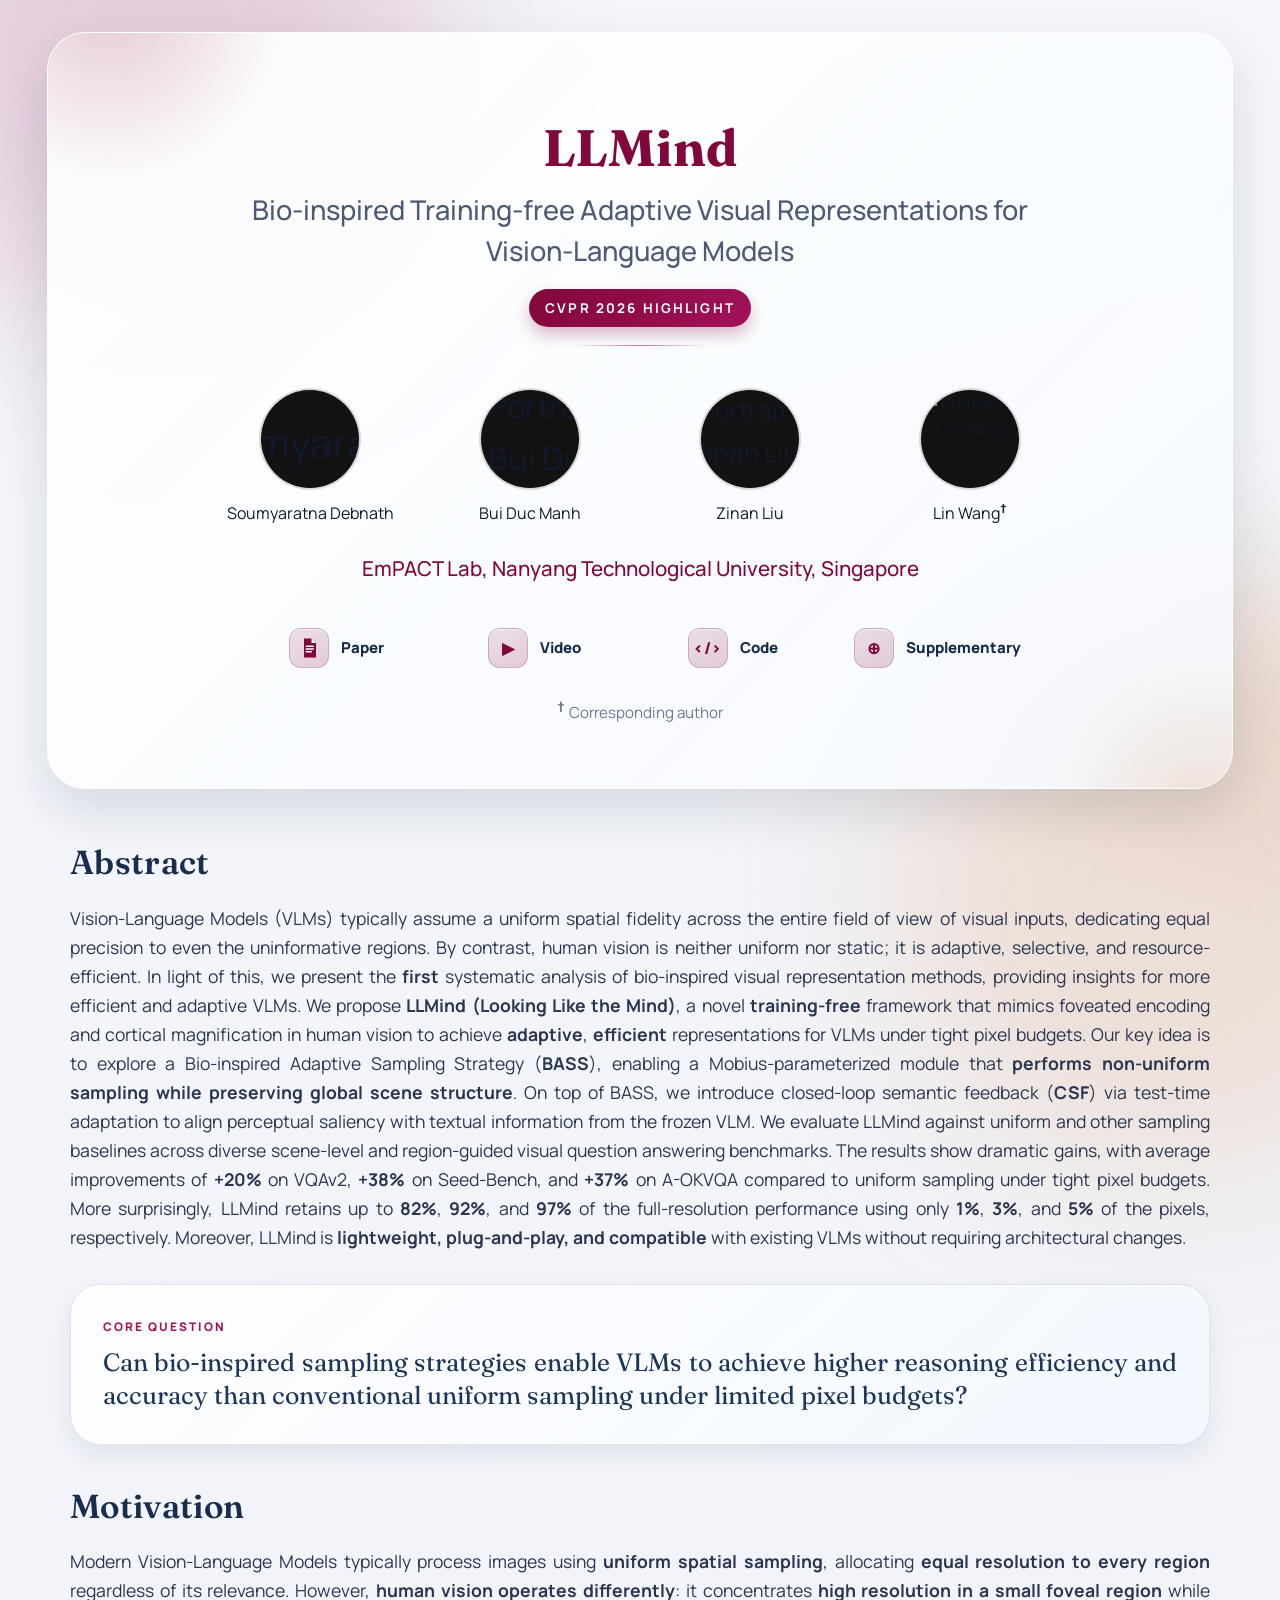
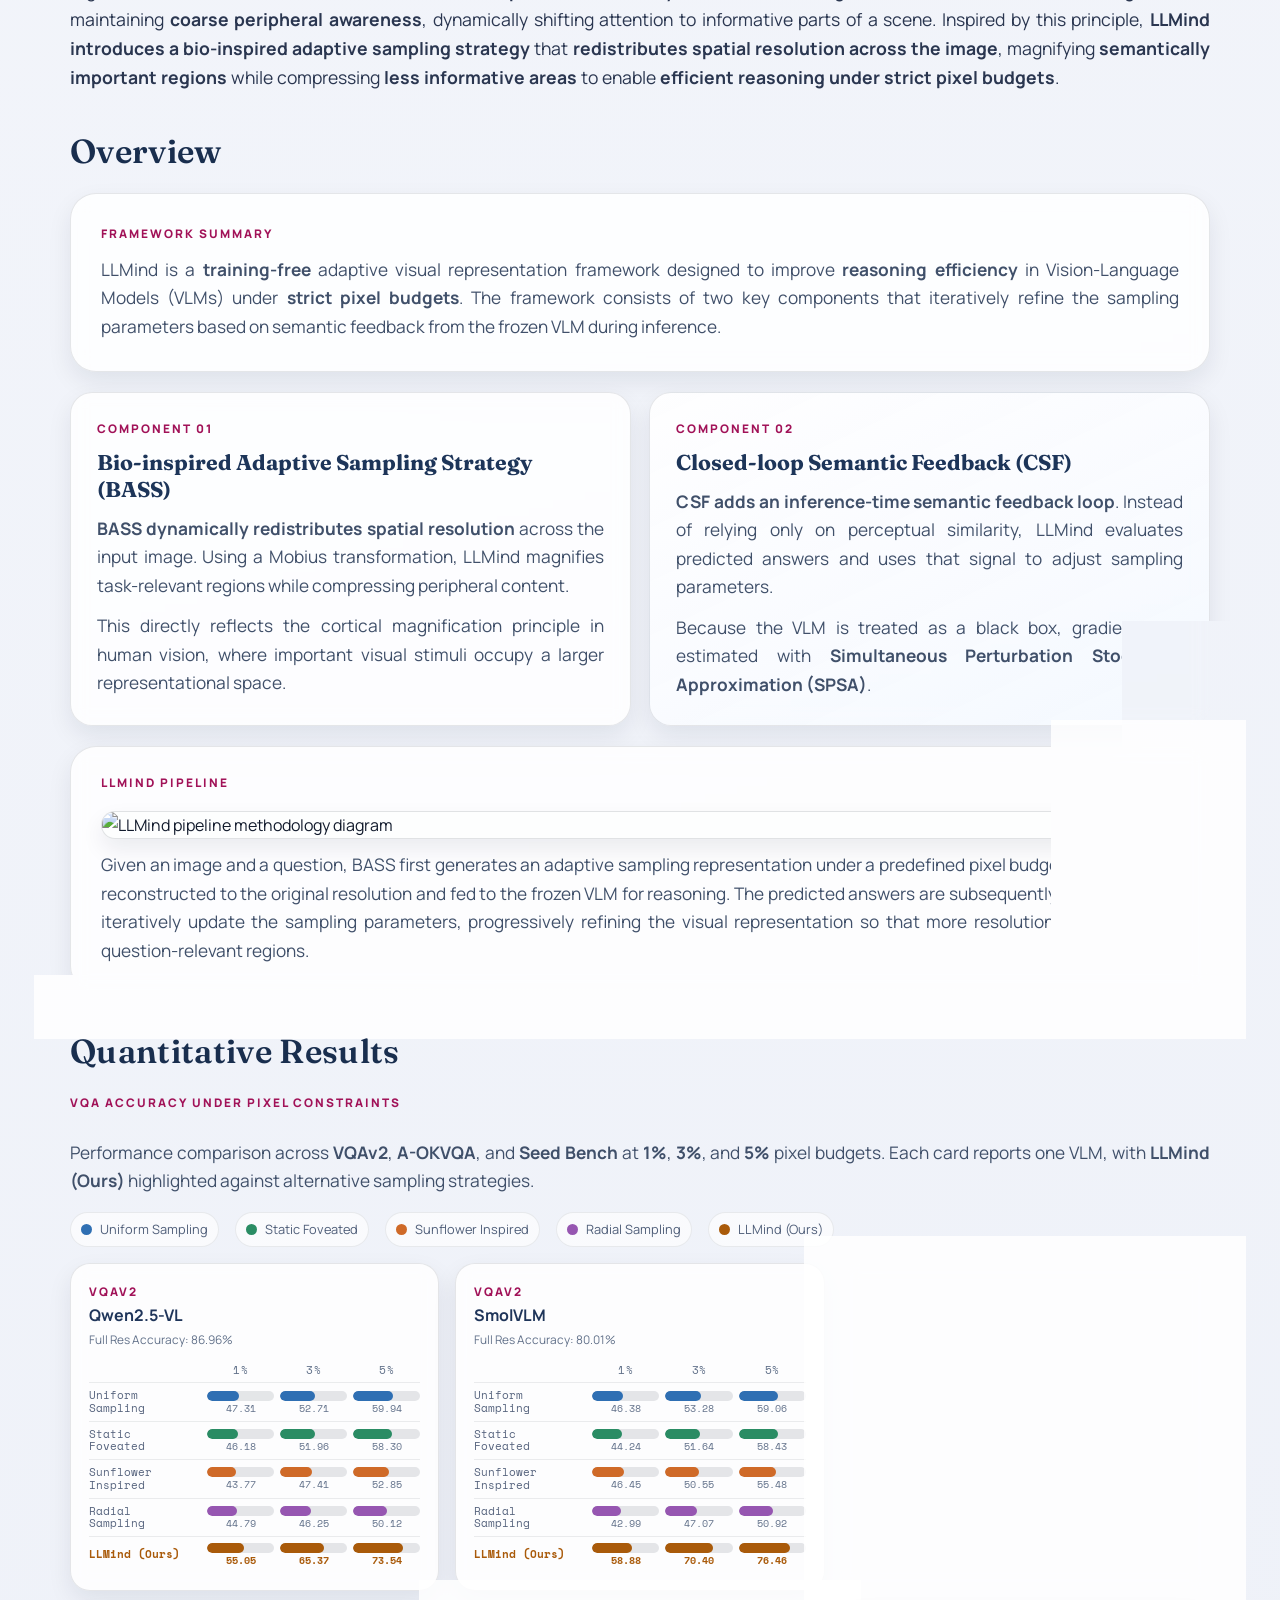
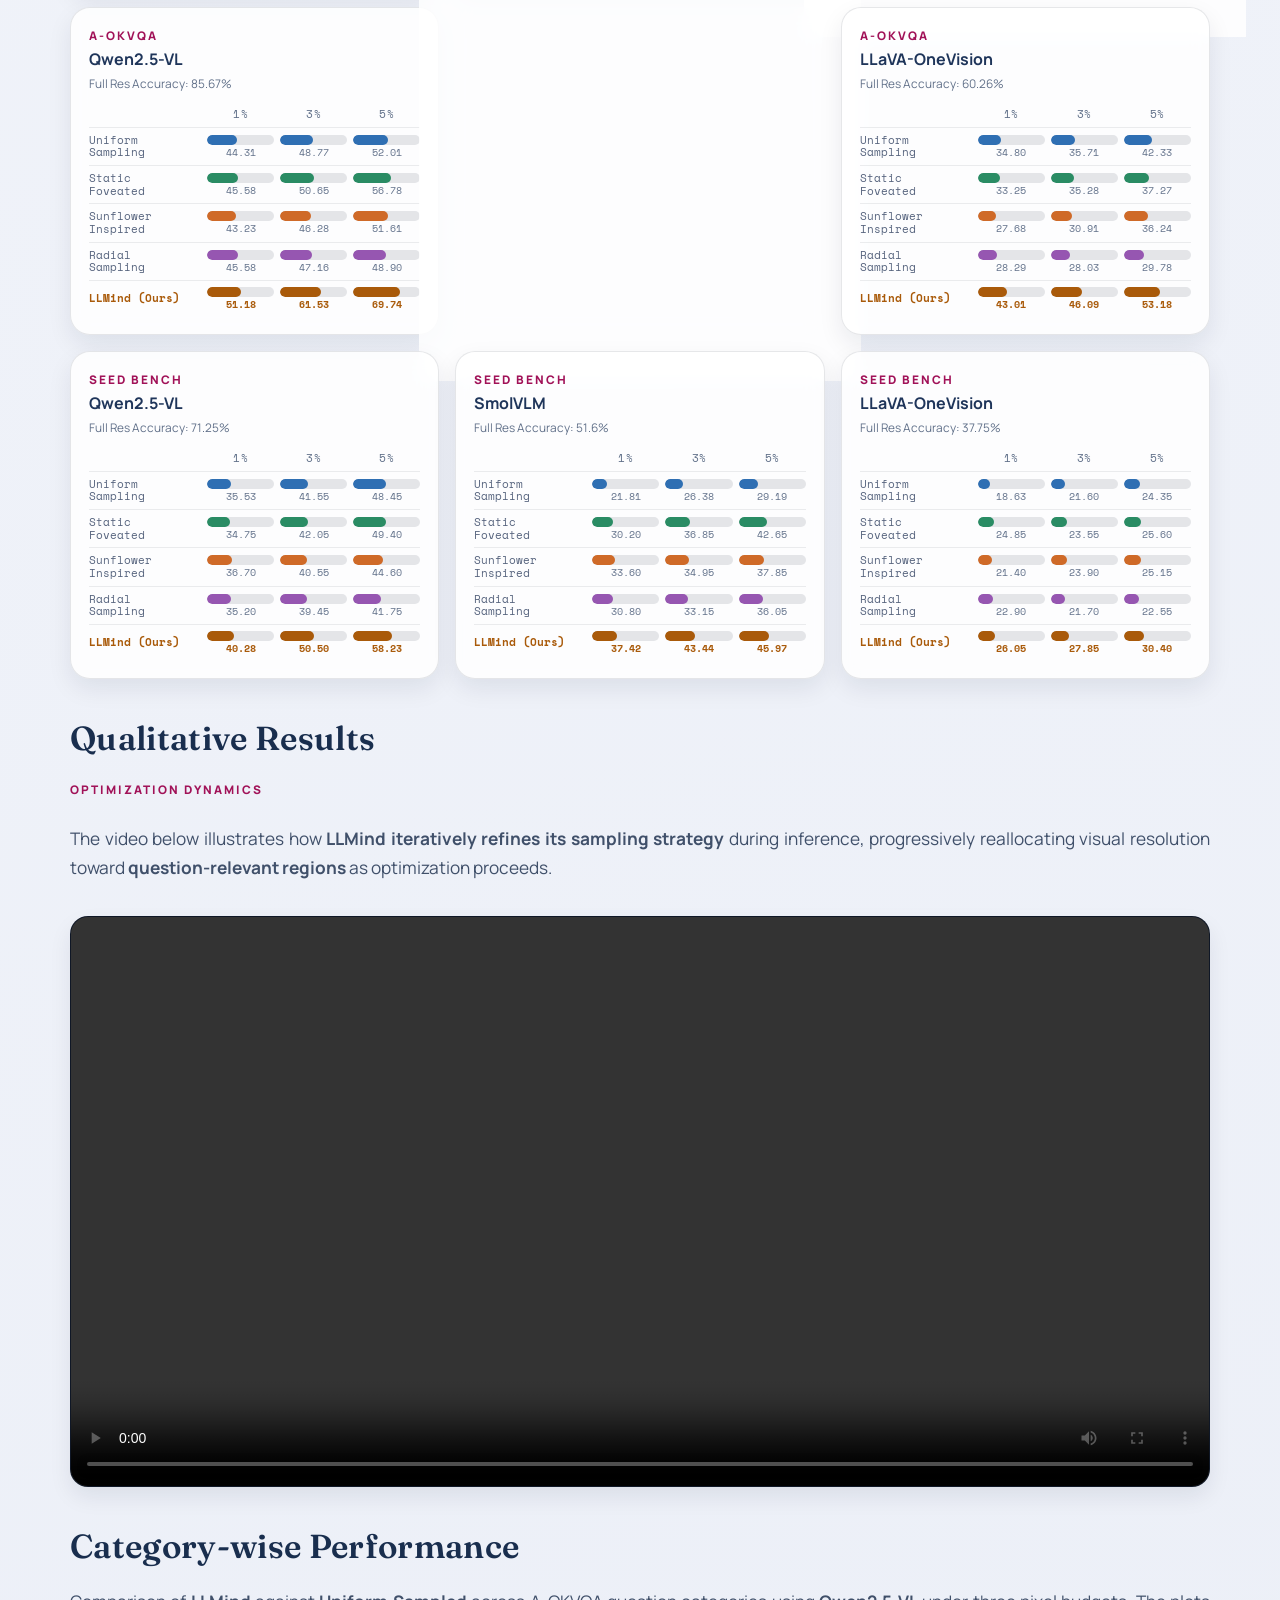
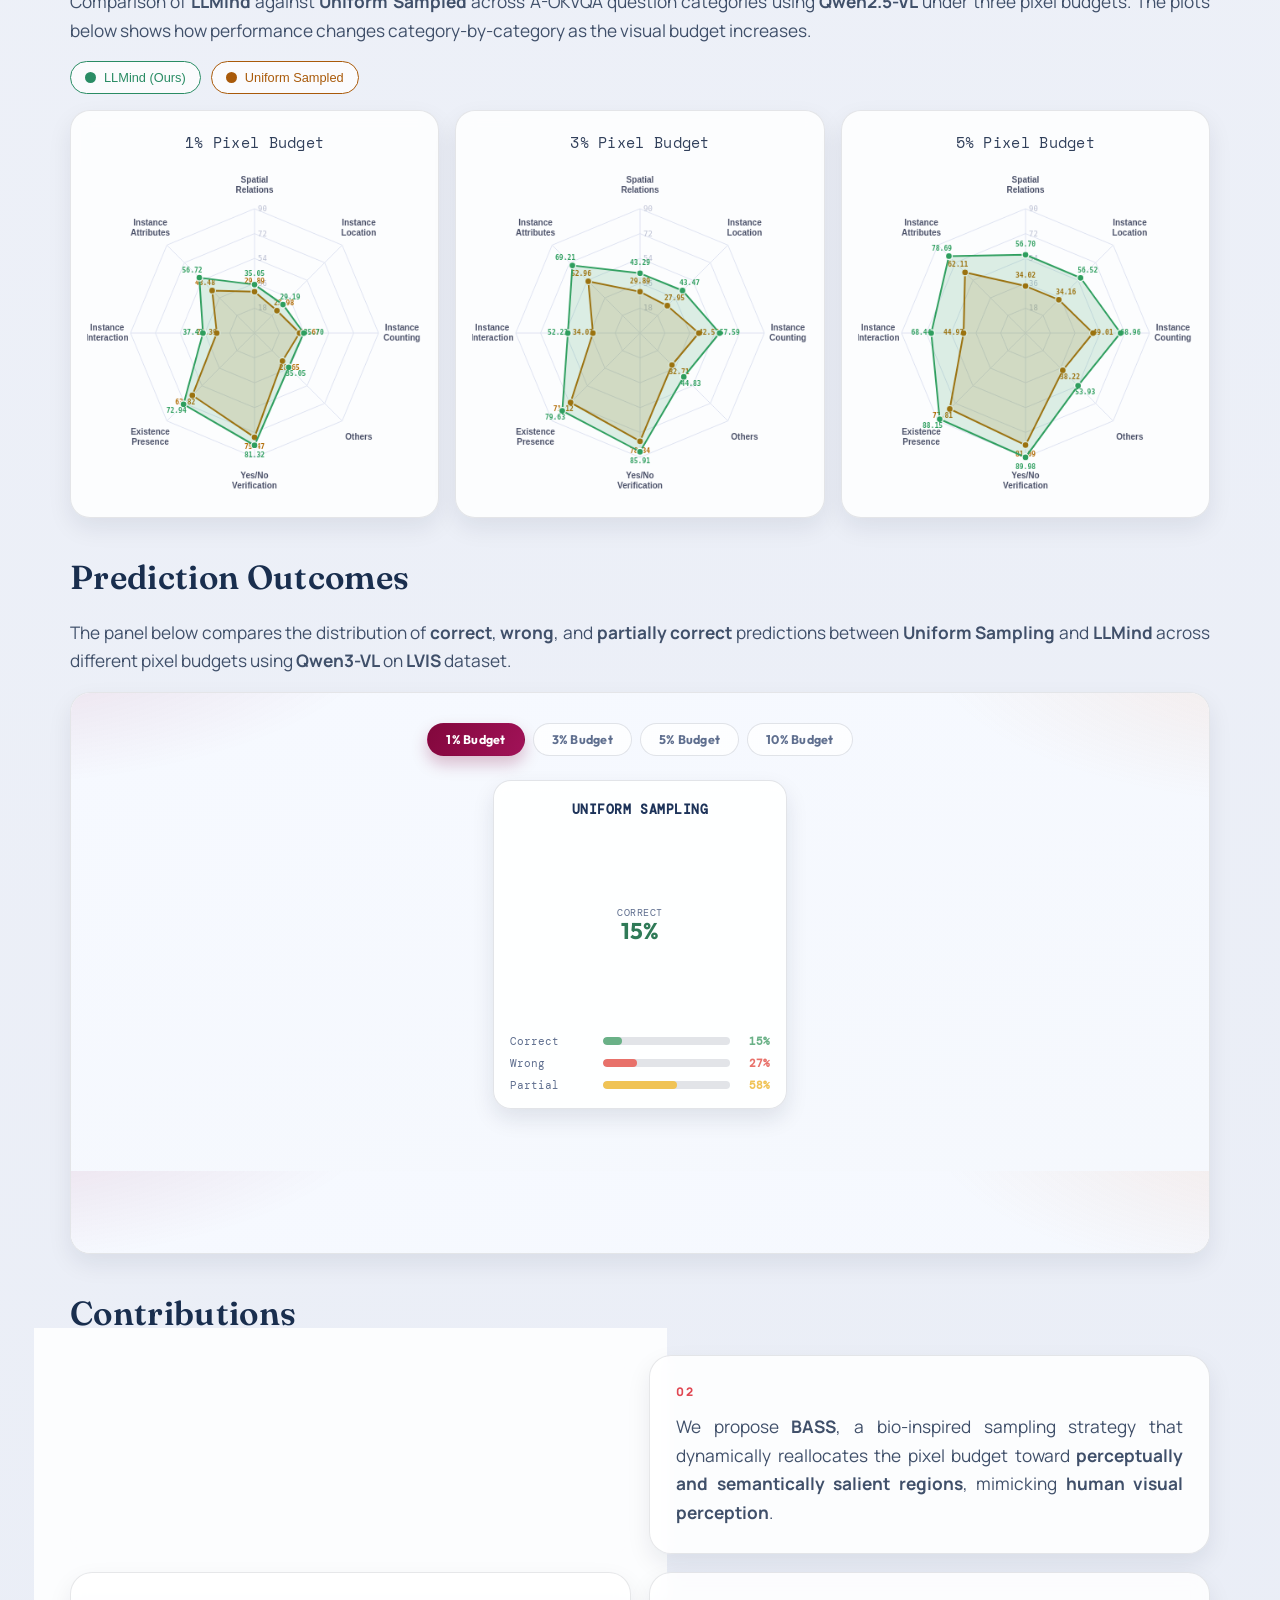
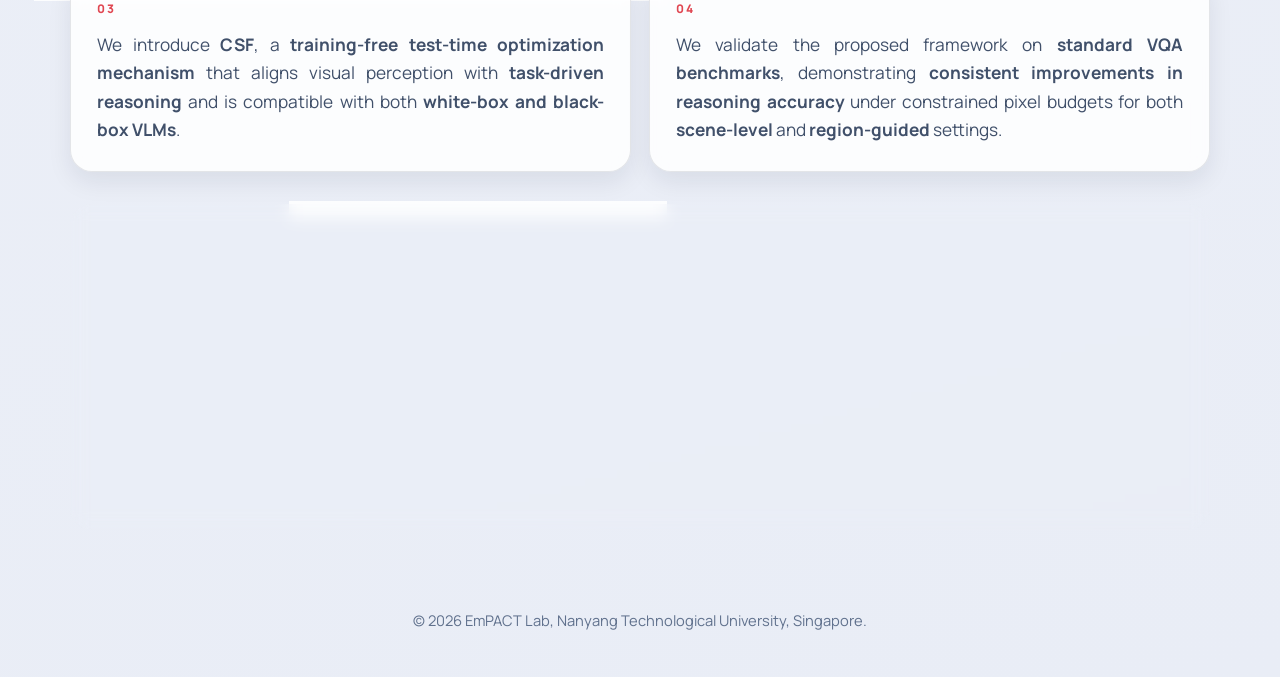
==== index.html @ 9c8c80fb "Added video link and code link" ====
<!DOCTYPE html>
<html lang="en">
<head>
    <meta charset="UTF-8">
    <meta name="viewport" content="width=device-width, initial-scale=1.0">
    <title>LLMind</title>
    <meta name="description" content="LLMind: Bio-inspired Training-free Adaptive Visual Representations for Vision-Language Models">
    <script>
        (function () {
            const themes = [
                { name: "Navy", accent: "#1f3a5f", soft: "#3a5e90", rgb: "31, 58, 95", blob: "#8ea5c5" },
                { name: "Pink", accent: "#82073c", soft: "#a11258", rgb: "130, 7, 60", blob: "#bb6a8d" },
                { name: "Dark Green", accent: "#1f6b46", soft: "#309965", rgb: "31, 107, 70", blob: "#84c5a3" },
                { name: "Dark Brown", accent: "#5c4033", soft: "#8a624d", rgb: "92, 64, 51", blob: "#c6ab99" },
                { name: "Dark Orange", accent: "#b34700", soft: "#d4651a", rgb: "179, 71, 0", blob: "#d79a72" },
                { name: "Dark Violet", accent: "#4b2e83", soft: "#7050ad", rgb: "75, 46, 131", blob: "#ae9bcc" },
            ];
            const selected = themes[Math.floor(Math.random() * themes.length)];
            const root = document.documentElement;
            root.style.setProperty("--accent", selected.accent);
            root.style.setProperty("--accent-soft", selected.soft);
            root.style.setProperty("--accent-rgb", selected.rgb);
            root.style.setProperty("--accent-blob", selected.blob);
            try {
                localStorage.setItem("llmindAccentTheme", JSON.stringify(selected));
            } catch (err) {
                /* no-op */
            }
        })();
    </script>
    <link rel="preconnect" href="https://fonts.googleapis.com">
    <link rel="preconnect" href="https://fonts.gstatic.com" crossorigin>
    <link href="https://fonts.googleapis.com/css2?family=Fraunces:opsz,wght@9..144,500;9..144,600;9..144,700&family=Manrope:wght@400;500;600;700;800&family=Space+Mono:wght@400;700&display=swap" rel="stylesheet">
    <link rel="icon" href="files/icons/box.png" type="image/png">
    <link rel="stylesheet" href="styles.css">
</head>
<body>
    <div class="site">
        <header class="masthead">
            <div class="masthead__inner">
                <h1 class="title animate-in animate-in--1">
                    <span>LLMind</span>
                </h1>
                <p class="subtitle animate-in animate-in--2">Bio-inspired Training-free Adaptive Visual Representations for<br>Vision-Language Models</p>
                <p class="venue animate-in animate-in--3"><span>CVPR 2026 HIGHLIGHT</span></p>
                <div class="title-rule animate-in animate-in--4" aria-hidden="true"></div>

                <div class="authors animate-in animate-in--5">
                    <a class="author-pill" href="https://scholar.google.com/citations?user=jxCqchYAAAAJ&hl=en">
                        <span class="author-pill__photo-frame">
                            <img class="author-pill__photo" src="files/author-pics/Soumyaratna.jpg" alt="Portrait of Soumyaratna Debnath" style="--photo-scale: 2.5; --photo-offset-x: -5%; --photo-offset-y: 30%;">
                        </span>
                        <span>Soumyaratna Debnath</span>
                    </a>
                    <a class="author-pill" href="https://scholar.google.com/citations?user=uVkZcmoAAAAJ&hl=en">
                        <span class="author-pill__photo-frame">
                            <img class="author-pill__photo" src="files/author-pics/Bui Duc Manh.jpg" alt="Portrait of Bui Duc Manh" style="--photo-scale: 2; --photo-offset-x: 15%; --photo-offset-y: 40%;">
                        </span>
                        <span>Bui Duc Manh</span>
                    </a>
                    <a class="author-pill" href="https://scholar.google.com/citations?user=CQPk4msAAAAJ&hl=en">
                        <span class="author-pill__photo-frame">
                            <img class="author-pill__photo" src="files/author-pics/Liu Zinan.jpg" alt="Portrait of Zinan Liu" style="--photo-scale: 1.6; --photo-offset-x: -5%; --photo-offset-y: 30%;">
                        </span>
                        <span>Zinan Liu</span>
                    </a>
                    <a class="author-pill" href="https://scholar.google.com/citations?user=SReb2csAAAAJ&hl=en">
                        <span class="author-pill__photo-frame">
                            <img class="author-pill__photo" src="files/author-pics/Prof Wang.jpg" alt="Portrait of Lin Wang" style="--photo-scale: 1; --photo-offset-x: 0%; --photo-offset-y: 0%;">
                        </span>
                        <span>Lin Wang<sup class="author-mark">&dagger;</sup></span>
                    </a>
                </div>

                <p class="affiliation animate-in animate-in--6"><a href="https://empactlab.github.io/EmPACT-Lab/">EmPACT Lab, Nanyang Technological University, Singapore</a></p>

                <nav class="links animate-in animate-in--7" aria-label="Paper resources">
                    <a href="http://arxiv.org/abs/2603.14882">
                        <span class="link-icon" aria-hidden="true">
                            <svg class="link-icon__svg" viewBox="0 0 24 24" aria-hidden="true" focusable="false">
                                <path d="M7 2.5h7.5L19 7v14.5H7z" fill="currentColor"></path>
                                <path d="M14.5 2.5V7H19" fill="#fff"></path>
                                <path d="M9.2 10.2h7.1M9.2 13h7.1M9.2 15.8h5.2" fill="none" stroke="#fff" stroke-width="1.4" stroke-linecap="round"></path>
                            </svg>
                        </span>
                        <span>Paper</span>
                    </a>
                    <a href="https://www.youtube.com/watch?v=VJ4t-UOlpLQ">
                        <span class="link-icon" aria-hidden="true">▶</span>
                        <span>Video</span>
                    </a>
                    <a href="https://github.com/SoumyaratnaDebnath/LLMind-CVPR-2026">
                        <span class="link-icon" aria-hidden="true">&lt;/&gt;</span>
                        <span>Code</span>
                    </a>
                    <a href="./files/docs/LLMind_supp.pdf">
                        <span class="link-icon" aria-hidden="true">⊕</span>
                        <span>Supplementary</span>
                    </a>
                </nav>

                <p class="author-footnote animate-in animate-in--7"><sup class="author-mark author-mark--footnote">&dagger;</sup> Corresponding author</p>
            </div>
        </header>

        <main class="content">
            <section class="section reveal" data-reveal>
                <div class="section__header">
                    <h2>Abstract</h2>
                </div>
                <p class="body-text">
                    Vision-Language Models (VLMs) typically assume a uniform spatial fidelity across the entire field of view of visual inputs, dedicating equal precision to even the uninformative regions. By contrast, human vision is neither uniform nor static; it is adaptive, selective, and resource-efficient. In light of this, we present the <strong>first</strong> systematic analysis of bio-inspired visual representation methods, providing insights for more efficient and adaptive VLMs. We propose <strong>LLMind (Looking Like the Mind)</strong>, a novel <strong>training-free</strong> framework that mimics foveated encoding and cortical magnification in human vision to achieve <strong>adaptive</strong>, <strong>efficient</strong> representations for VLMs under tight pixel budgets. Our key idea is to explore a Bio-inspired Adaptive Sampling Strategy (<strong>BASS</strong>), enabling a Mobius-parameterized module that <strong>performs non-uniform sampling while preserving global scene structure</strong>. On top of BASS, we introduce closed-loop semantic feedback (<strong>CSF</strong>) via test-time adaptation to align perceptual saliency with textual information from the frozen VLM. We evaluate LLMind against uniform and other sampling baselines across diverse scene-level and region-guided visual question answering benchmarks. The results show dramatic gains, with average improvements of <strong>+20%</strong> on VQAv2, <strong>+38%</strong> on Seed-Bench, and <strong>+37%</strong> on A-OKVQA compared to uniform sampling under tight pixel budgets. More surprisingly, LLMind retains up to <strong>82%</strong>, <strong>92%</strong>, and <strong>97%</strong> of the full-resolution performance using only <strong>1%</strong>, <strong>3%</strong>, and <strong>5%</strong> of the pixels, respectively. Moreover, LLMind is <strong>lightweight, plug-and-play, and compatible</strong> with existing VLMs without requiring architectural changes.
                </p>
            </section>

            <section class="section reveal section--question" data-reveal>
                <div class="research-question">
                    <p class="research-question__eyebrow">Core Question</p>
                    <p class="research-question__text">Can bio-inspired sampling strategies enable VLMs to achieve higher reasoning efficiency and accuracy than conventional uniform sampling under limited pixel budgets?</p>
                </div>
            </section>

            <section class="section reveal" data-reveal>
                <div class="section__header">
                    <h2 style="margin-top: 25pt">Motivation</h2>
                </div>
                <p class="body-text">
                    Modern Vision-Language Models typically process images using <strong>uniform spatial sampling</strong>, allocating <strong>equal resolution to every region</strong> regardless of its relevance. However, <strong>human vision operates differently</strong>: it concentrates <strong>high resolution in a small foveal region</strong> while maintaining <strong>coarse peripheral awareness</strong>, dynamically shifting attention to informative parts of a scene. Inspired by this principle, <strong>LLMind introduces a bio-inspired adaptive sampling strategy</strong> that <strong>redistributes spatial resolution across the image</strong>, magnifying <strong>semantically important regions</strong> while compressing <strong>less informative areas</strong> to enable <strong>efficient reasoning under strict pixel budgets</strong>.
                </p>
            </section>

            <section class="section reveal" data-reveal>
                <div class="section__header">
                    <h2>Overview</h2>
                </div>
                <div class="content-stack">
                    <div class="info-panel">
                        <p class="section-kicker">Framework Summary</p>
                        <p class="panel-text">
                            LLMind is a <strong>training-free</strong> adaptive visual representation framework designed to improve <strong>reasoning efficiency</strong> in Vision-Language Models (VLMs) under <strong>strict pixel budgets</strong>. The framework consists of two key components that iteratively refine the sampling parameters based on semantic feedback from the frozen VLM during inference.
                        </p>
                    </div>

                    <div class="card-grid">
                        <article class="info-card">
                            <p class="card-kicker">Component 01</p>
                            <h3 class="card-title">Bio-inspired Adaptive Sampling Strategy (BASS)</h3>
                            <p class="card-body">
                                <strong>BASS dynamically redistributes spatial resolution</strong> across the input image. Using a Mobius transformation, LLMind magnifies task-relevant regions while compressing peripheral content.
                            </p>
                            <p class="card-body">
                                This directly reflects the cortical magnification principle in human vision, where important visual stimuli occupy a larger representational space.
                            </p>
                        </article>

                        <article class="info-card info-card--accent">
                            <p class="card-kicker">Component 02</p>
                            <h3 class="card-title">Closed-loop Semantic Feedback (CSF)</h3>
                            <p class="card-body">
                                <strong>CSF adds an inference-time semantic feedback loop</strong>. Instead of relying only on perceptual similarity, LLMind evaluates predicted answers and uses that signal to adjust sampling parameters.
                            </p>
                            <p class="card-body">
                                Because the VLM is treated as a black box, gradients are estimated with <strong>Simultaneous Perturbation Stochastic Approximation (SPSA)</strong>.
                            </p>
                        </article>
                    </div>

                    <div class="info-panel info-panel--process">
                        <p class="section-kicker">LLMind Pipeline</p>
                        <figure class="media-frame">
                            <img class="media-frame__image" src="files/images/methodology.png" alt="LLMind pipeline methodology diagram">
                        </figure>
                        <p class="panel-text">
                            Given an image and a question, BASS first generates an adaptive sampling representation under a predefined pixel budget, which is then reconstructed to the original resolution and fed to the frozen VLM for reasoning. The predicted answers are subsequently used by CSF to iteratively update the sampling parameters, progressively refining the visual representation so that more resolution is allocated to question-relevant regions.
                        </p>
                    </div>
                </div>
            </section>

            <section class="section reveal" data-reveal>
                <div class="section__header">
                    <h2>Quantitative Results</h2>
                </div>
                <div class="results-shell">
                    <p class="section-kicker">VQA Accuracy Under Pixel Constraints</p>
                    <p class="panel-text results-intro">
                        Performance comparison across <strong>VQAv2</strong>, <strong>A-OKVQA</strong>, and <strong>Seed Bench</strong> at <strong>1%</strong>, <strong>3%</strong>, and <strong>5%</strong> pixel budgets. Each card reports one VLM, with <strong>LLMind (Ours)</strong> highlighted against alternative sampling strategies.
                    </p>
                    <div class="results-legend">
                        <div class="results-legend__item"><span class="results-legend__dot" style="background: var(--chart-c1);"></span>Uniform Sampling</div>
                        <div class="results-legend__item"><span class="results-legend__dot" style="background: var(--chart-c2);"></span>Static Foveated</div>
                        <div class="results-legend__item"><span class="results-legend__dot" style="background: var(--chart-c3);"></span>Sunflower Inspired</div>
                        <div class="results-legend__item"><span class="results-legend__dot" style="background: var(--chart-c4);"></span>Radial Sampling</div>
                        <div class="results-legend__item"><span class="results-legend__dot" style="background: var(--chart-c5);"></span>LLMind (Ours)</div>
                    </div>
                    <div class="results-grid" id="quant-results-root"></div>
                </div>
            </section>

            <section class="section reveal" data-reveal>
                <div class="section__header">
                    <h2>Qualitative Results</h2>
                </div>
                <div class="results-shell">
                    <p class="section-kicker">Optimization Dynamics</p>
                    <p class="panel-text results-intro">
                        The video below illustrates how <strong>LLMind iteratively refines its sampling strategy</strong> during inference, progressively reallocating visual resolution toward <strong>question-relevant regions</strong> as optimization proceeds.
                    </p>
                    <figure class="media-frame media-frame--video">
                        <video class="media-frame__video" controls preload="metadata" playsinline>
                            <source src="files/videos/LLMind-Optimization.mp4" type="video/mp4">
                            Your browser does not support the video tag.
                        </video>
                    </figure>
                </div>
            </section>

            <section class="section reveal" data-reveal>
                <div class="section__header">
                    <h2>Category-wise Performance</h2>
                </div>
                <div class="results-shell">
                    <p class="panel-text results-intro">
                        Comparison of <strong>LLMind</strong> against <strong>Uniform Sampled</strong> across A-OKVQA question categories using <strong>Qwen2.5-VL</strong> under three pixel budgets. The plots below shows how performance changes category-by-category as the visual budget increases.
                    </p>
                    <div class="radar-legend" id="radar-legend">
                        <button class="radar-legend__item is-active" type="button" data-idx="0" style="color: var(--chart-c2);">
                            <span class="radar-legend__dot" style="background: var(--chart-c2);"></span>LLMind (Ours)
                        </button>
                        <button class="radar-legend__item is-active" type="button" data-idx="1" style="color: var(--chart-c5);">
                            <span class="radar-legend__dot" style="background: var(--chart-c5);"></span>Uniform Sampled
                        </button>
                    </div>
                    <div class="radar-grid" id="radar-results-root"></div>
                </div>
            </section>

            <section class="section reveal" data-reveal>
                <div class="section__header">
                    <h2>Prediction Outcomes</h2>
                </div>
                <div class="results-shell">
                    <p class="panel-text results-intro">
                        The panel below compares the distribution of <strong>correct</strong>, <strong>wrong</strong>, and <strong>partially correct</strong> predictions between <strong>Uniform Sampling</strong> and <strong>LLMind</strong> across different pixel budgets using <strong>Qwen3-VL</strong> on <strong>LVIS</strong> dataset.
                    </p>
                    <div class="embed-panel">
                        <iframe class="embed-panel__frame" src="prediction_outcomes.html" title="Prediction outcomes comparison"></iframe>
                    </div>
                </div>
            </section>


            <section class="section reveal" data-reveal>
                <div class="section__header">
                    <h2>Contributions</h2>
                </div>
                <div class="contribution-grid">
                    <article class="contribution-card">
                        <p class="contribution-card__index">01</p>
                        <p class="contribution-card__text">
                            Inspired by <strong>neuroscience-grounded principles</strong>, we identify a <strong>fundamental limitation</strong> in current VLM visual representations and conduct the <strong>first comprehensive analysis</strong> of visual representation strategies in VLMs.
                        </p>
                    </article>

                    <article class="contribution-card">
                        <p class="contribution-card__index">02</p>
                        <p class="contribution-card__text">
                            We propose <strong>BASS</strong>, a bio-inspired sampling strategy that dynamically reallocates the pixel budget toward <strong>perceptually and semantically salient regions</strong>, mimicking <strong>human visual perception</strong>.
                        </p>
                    </article>

                    <article class="contribution-card">
                        <p class="contribution-card__index">03</p>
                        <p class="contribution-card__text">
                            We introduce <strong>CSF</strong>, a <strong>training-free test-time optimization mechanism</strong> that aligns visual perception with <strong>task-driven reasoning</strong> and is compatible with both <strong>white-box and black-box VLMs</strong>.
                        </p>
                    </article>

                    <article class="contribution-card">
                        <p class="contribution-card__index">04</p>
                        <p class="contribution-card__text">
                            We validate the proposed framework on <strong>standard VQA benchmarks</strong>, demonstrating <strong>consistent improvements in reasoning accuracy</strong> under constrained pixel budgets for both <strong>scene-level</strong> and <strong>region-guided</strong> settings.
                        </p>
                    </article>
                </div>
            </section>

            <section class="section reveal" data-reveal>
                <div class="bibtex-card">
                    <p class="section-kicker">Citation</p>
                    <pre class="bibtex-block"><code>@misc{debnath2026llmindbioinspiredtrainingfreeadaptive,
      title={LLMind: Bio-inspired Training-free Adaptive Visual Representations for Vision-Language Models}, 
      author={Soumyaratna Debnath and Bui Duc Manh and Zinan Liu and Lin Wang},
      year={2026},
      eprint={2603.14882},
      archivePrefix={arXiv},
      primaryClass={cs.CV},
      url={https://arxiv.org/abs/2603.14882}, 
}</code></pre>
                </div>
            </section>

        </main>

        <footer class="footer">
            <p>&copy; 2026 EmPACT Lab, Nanyang Technological University, Singapore.</p>
        </footer>
    </div>
    <script>
        const revealItems = document.querySelectorAll("[data-reveal]");

        if ("IntersectionObserver" in window) {
            const observer = new IntersectionObserver((entries) => {
                entries.forEach((entry) => {
                    if (entry.isIntersecting) {
                        entry.target.classList.add("is-visible");
                        observer.unobserve(entry.target);
                    }
                });
            }, { threshold: 0.18, rootMargin: "0px 0px -10% 0px" });

            revealItems.forEach((item) => observer.observe(item));
        } else {
            revealItems.forEach((item) => item.classList.add("is-visible"));
        }

        const quantResultsData = {
            "VQAv2": {
                "Qwen2.5-VL": {
                    fullRes: 86.96,
                    methods: [
                        [47.31, 52.71, 59.94],
                        [46.18, 51.96, 58.30],
                        [43.77, 47.41, 52.85],
                        [44.79, 46.25, 50.12],
                        [55.05, 65.37, 73.54],
                    ]
                },
                "SmolVLM": {
                    fullRes: 80.01,
                    methods: [
                        [46.38, 53.28, 59.06],
                        [44.24, 51.64, 58.43],
                        [46.45, 50.55, 55.48],
                        [42.99, 47.07, 50.92],
                        [58.88, 70.40, 76.46],
                    ]
                },
                "LLaVA-OneVision": {
                    fullRes: 73.34,
                    methods: [
                        [40.98, 49.15, 57.60],
                        [42.27, 42.88, 45.37],
                        [42.29, 46.02, 50.51],
                        [40.10, 42.40, 45.25],
                        [47.00, 54.49, 62.38],
                    ]
                },
            },
            "A-OKVQA": {
                "Qwen2.5-VL": {
                    fullRes: 85.67,
                    methods: [
                        [44.31, 48.77, 52.01],
                        [45.58, 50.65, 56.78],
                        [43.23, 46.28, 51.61],
                        [45.58, 47.16, 48.90],
                        [51.18, 61.53, 69.74],
                    ]
                },
                "SmolVLM": {
                    fullRes: 78.60,
                    methods: [
                        [39.78, 45.06, 48.73],
                        [42.09, 46.98, 51.44],
                        [42.44, 46.28, 48.64],
                        [41.48, 43.58, 47.33],
                        [64.81, 72.63, 76.81],
                    ]
                },
                "LLaVA-OneVision": {
                    fullRes: 60.26,
                    methods: [
                        [34.80, 35.71, 42.33],
                        [33.25, 35.28, 37.27],
                        [27.68, 30.91, 36.24],
                        [28.29, 28.03, 29.78],
                        [43.01, 46.09, 53.18],
                    ]
                },
            },
            "Seed Bench": {
                "Qwen2.5-VL": {
                    fullRes: 71.25,
                    methods: [
                        [35.53, 41.55, 48.45],
                        [34.75, 42.05, 49.4],
                        [36.70, 40.55, 44.6],
                        [35.20, 39.45, 41.75],
                        [40.28, 50.50, 58.23],
                    ]
                },
                "SmolVLM": {
                    fullRes: 51.6,
                    methods: [
                        [21.81, 26.38, 29.19],
                        [30.20, 36.85, 42.65],
                        [33.60, 34.95, 37.85],
                        [30.80, 33.15, 36.05],
                        [37.42, 43.44, 45.97],
                    ]
                },
                "LLaVA-OneVision": {
                    fullRes: 37.75,
                    methods: [
                        [18.63, 21.60, 24.35],
                        [24.85, 23.55, 25.60],
                        [21.40, 23.90, 25.15],
                        [22.90, 21.70, 22.55],
                        [26.05, 27.85, 30.40],
                    ]
                },
            },
        };

        const quantMethodNames = [
            "Uniform Sampling",
            "Static Foveated",
            "Sunflower Inspired",
            "Radial Sampling",
            "LLMind (Ours)",
        ];

        const quantColors = [
            "var(--chart-c1)",
            "var(--chart-c2)",
            "var(--chart-c3)",
            "var(--chart-c4)",
            "var(--chart-c5)",
        ];

        function buildQuantCard(dataset, model, info) {
            const rowsHTML = info.methods.map((vals, methodIndex) => {
                const isOurs = methodIndex === 4;
                const cells = vals.map((value) => `
                    <div class="quant-card__cell">
                        <div class="quant-card__track">
                            <div class="quant-card__fill" style="width:${value}%; background:${quantColors[methodIndex]};"></div>
                        </div>
                        <div class="quant-card__value">${value.toFixed(2)}</div>
                    </div>
                `).join("");

                return `
                    <div class="quant-card__row${isOurs ? " quant-card__row--ours" : ""}">
                        <div class="quant-card__method">${quantMethodNames[methodIndex]}</div>
                        ${cells}
                    </div>
                `;
            }).join("");

            return `
                <article class="quant-card">
                    <p class="quant-card__dataset">${dataset}</p>
                    <h3 class="quant-card__model">${model}</h3>
                    <p class="quant-card__fullres">Full Res Accuracy: ${info.fullRes}%</p>
                    <div class="quant-card__headers">
                        <div></div>
                        <div class="quant-card__header">1%</div>
                        <div class="quant-card__header">3%</div>
                        <div class="quant-card__header">5%</div>
                    </div>
                    <div class="quant-card__body">${rowsHTML}</div>
                </article>
            `;
        }

        const quantRoot = document.getElementById("quant-results-root");
        if (quantRoot) {
            Object.entries(quantResultsData).forEach(([dataset, models]) => {
                Object.entries(models).forEach(([model, info]) => {
                    const wrapper = document.createElement("div");
                    wrapper.innerHTML = buildQuantCard(dataset, model, info);
                    quantRoot.appendChild(wrapper.firstElementChild);
                });
            });
        }

        const predictionFrame = document.querySelector(".embed-panel__frame");
        function resizePredictionFrame() {
            if (!predictionFrame) {
                return;
            }
            const frameDoc = predictionFrame.contentWindow?.document;
            if (!frameDoc) {
                return;
            }
            const nextHeight = Math.ceil(
                Math.max(
                    frameDoc.body?.scrollHeight || 0,
                    frameDoc.documentElement?.scrollHeight || 0
                )
            );
            if (nextHeight > 0) {
                predictionFrame.style.height = `${nextHeight}px`;
            }
        }

        if (predictionFrame) {
            predictionFrame.addEventListener("load", () => {
                resizePredictionFrame();
                predictionFrame.contentWindow?.addEventListener("resize", resizePredictionFrame);
                setTimeout(resizePredictionFrame, 150);
            });
        }

        const radarCategories = [
            "Spatial\nRelations",
            "Instance\nLocation",
            "Instance\nCounting",
            "Others",
            "Yes/No\nVerification",
            "Existence\nPresence",
            "Instance\nInteraction",
            "Instance\nAttributes",
        ];

        const radarSeries = [
            { label: "LLMind (Ours)", color: "#2e9e5e" },
            { label: "Uniform Sampled", color: "#b06a00" },
        ];

        const radarBudgets = [
            {
                title: "1% Pixel Budget",
                values: [
                    [35.05, 29.19, 35.70, 35.05, 81.32, 72.94, 37.43, 56.72],
                    [29.89, 22.98, 32.67, 28.65, 75.47, 63.82, 27.39, 43.48],
                ],
            },
            {
                title: "3% Pixel Budget",
                values: [
                    [43.29, 43.47, 57.59, 44.83, 85.91, 79.63, 52.23, 69.21],
                    [29.89, 27.95, 42.57, 32.71, 78.34, 71.12, 34.07, 52.96],
                ],
            },
            {
                title: "5% Pixel Budget",
                values: [
                    [56.70, 56.52, 68.96, 53.93, 89.98, 88.15, 68.44, 78.69],
                    [34.02, 34.16, 49.01, 38.22, 81.09, 77.81, 44.97, 62.11],
                ],
            },
        ];

        const radarSize = 400;
        const radarCenter = radarSize / 2;
        const radarRadius = 148;
        const radarVisible = [true, true];

        radarBudgets.forEach((budget) => {
            const rawMax = Math.max(...budget.values.flat());
            budget.maxValue = Math.ceil(rawMax / 10) * 10;
            const step = budget.maxValue / 5;
            budget.grid = Array.from({ length: 5 }, (_, i) => Math.round(step * (i + 1)));
        });

        function radarValueToRadius(value, maxValue) {
            return (value / maxValue) * radarRadius;
        }

        function radarPoint(angle, radius) {
            return {
                x: radarCenter + radius * Math.sin(angle),
                y: radarCenter - radius * Math.cos(angle),
            };
        }

        function radarHexToRgb(hex) {
            const r = parseInt(hex.slice(1, 3), 16);
            const g = parseInt(hex.slice(3, 5), 16);
            const b = parseInt(hex.slice(5, 7), 16);
            return `${r}, ${g}, ${b}`;
        }

        function drawRadarChart(canvas, budget) {
            const ctx = canvas.getContext("2d");
            ctx.clearRect(0, 0, radarSize, radarSize);
            const angles = Array.from({ length: radarCategories.length }, (_, i) => (2 * Math.PI * i) / radarCategories.length);

            budget.grid.forEach((gridValue) => {
                const radius = radarValueToRadius(gridValue, budget.maxValue);
                ctx.beginPath();
                angles.forEach((angle, index) => {
                    const point = radarPoint(angle, radius);
                    index === 0 ? ctx.moveTo(point.x, point.y) : ctx.lineTo(point.x, point.y);
                });
                ctx.closePath();
                ctx.strokeStyle = "#dde2f0";
                ctx.lineWidth = 1;
                ctx.stroke();

                ctx.fillStyle = "#b8bdd0";
                ctx.font = "9px monospace";
                ctx.textAlign = "left";
                ctx.fillText(gridValue, radarCenter + 4, radarCenter - radius + 3);
            });

            angles.forEach((angle) => {
                const outer = radarPoint(angle, radarRadius);
                ctx.beginPath();
                ctx.moveTo(radarCenter, radarCenter);
                ctx.lineTo(outer.x, outer.y);
                ctx.strokeStyle = "#dde2f0";
                ctx.lineWidth = 1;
                ctx.stroke();
            });

            [...radarSeries].reverse().forEach((series, reversedIndex) => {
                const seriesIndex = radarSeries.length - 1 - reversedIndex;
                if (!radarVisible[seriesIndex]) {
                    return;
                }

                const points = budget.values[seriesIndex].map((value, index) => radarPoint(angles[index], radarValueToRadius(value, budget.maxValue)));

                ctx.beginPath();
                points.forEach((point, index) => index === 0 ? ctx.moveTo(point.x, point.y) : ctx.lineTo(point.x, point.y));
                ctx.closePath();
                ctx.fillStyle = `rgba(${radarHexToRgb(series.color)}, 0.16)`;
                ctx.fill();

                ctx.beginPath();
                points.forEach((point, index) => index === 0 ? ctx.moveTo(point.x, point.y) : ctx.lineTo(point.x, point.y));
                ctx.closePath();
                ctx.strokeStyle = series.color;
                ctx.lineWidth = 2;
                ctx.stroke();

                points.forEach((point, index) => {
                    ctx.beginPath();
                    ctx.arc(point.x, point.y, 4, 0, Math.PI * 2);
                    ctx.fillStyle = series.color;
                    ctx.fill();
                    ctx.strokeStyle = "#fff";
                    ctx.lineWidth = 1.25;
                    ctx.stroke();

                    const labelRadius = radarValueToRadius(budget.values[seriesIndex][index], budget.maxValue) + 12;
                    const labelPoint = radarPoint(angles[index], labelRadius);
                    ctx.fillStyle = series.color;
                    ctx.font = "bold 8px monospace";
                    ctx.textAlign = "center";
                    ctx.textBaseline = "middle";
                    ctx.fillText(budget.values[seriesIndex][index].toFixed(2), labelPoint.x, labelPoint.y);
                });
            });

            radarCategories.forEach((category, index) => {
                const labelPoint = radarPoint(angles[index], radarRadius + 28);
                const lines = category.split("\n");
                ctx.fillStyle = "#4a5068";
                ctx.font = "600 10px 'Manrope', sans-serif";
                ctx.textAlign = "center";
                ctx.textBaseline = "middle";
                lines.forEach((line, lineIndex) => {
                    const offset = (lineIndex - (lines.length - 1) / 2) * 12;
                    ctx.fillText(line, labelPoint.x, labelPoint.y + offset);
                });
            });
        }

        const radarRoot = document.getElementById("radar-results-root");
        const radarCanvases = [];

        if (radarRoot) {
            radarBudgets.forEach((budget) => {
                const card = document.createElement("article");
                card.className = "radar-card";
                card.innerHTML = `
                    <p class="radar-card__title">${budget.title}</p>
                    <canvas class="radar-card__canvas" width="400" height="400"></canvas>
                `;
                radarRoot.appendChild(card);
                const canvas = card.querySelector("canvas");
                radarCanvases.push({ canvas, budget });
                drawRadarChart(canvas, budget);
            });
        }

        const radarLegend = document.getElementById("radar-legend");
        if (radarLegend) {
            radarLegend.querySelectorAll(".radar-legend__item").forEach((item) => {
                item.addEventListener("click", () => {
                    const seriesIndex = Number(item.dataset.idx);
                    radarVisible[seriesIndex] = !radarVisible[seriesIndex];
                    item.classList.toggle("is-active", radarVisible[seriesIndex]);
                    radarCanvases.forEach(({ canvas, budget }) => drawRadarChart(canvas, budget));
                });
            });
        }
    </script>
</body>
</html>
---- styles.css ----
:root {
    --bg: #f4f6fb;
    --bg-alt: #e9edf6;
    --surface: rgba(255, 255, 255, 0.84);
    --surface-strong: #ffffff;
    --surface-tint: #f8faff;
    --ink: #111a2c;
    --muted: #4d5a74;
    --muted-soft: #6d7890;
    --rule: rgba(17, 26, 44, 0.11);
    --card-border: rgba(17, 26, 44, 0.1);
    --accent: #82073c;
    --accent-soft: #a11258;
    --accent-rgb: 130, 7, 60;
    --accent-blob: #ff7bcc;
    --accent-warm: #c4561d;
    --llmind: #e04752;
    --shadow-sm: 0 10px 24px rgba(14, 26, 50, 0.08);
    --shadow-md: 0 22px 48px rgba(14, 26, 50, 0.12);
    --radius-sm: 14px;
    --radius-md: 22px;
    --radius-lg: 30px;
    --max-width: 1140px;

    --chart-c1: #2f6fb3;
    --chart-c2: #2a8c64;
    --chart-c3: #cf6a28;
    --chart-c4: #9656b1;
    --chart-c5: #a95a0a;
}

* {
    box-sizing: border-box;
}

html,
body {
    margin: 0;
    padding: 0;
}

body {
    background:
        radial-gradient(1200px 500px at -8% -6%, rgba(var(--accent-rgb), 0.18), transparent 60%),
        radial-gradient(920px 420px at 110% 10%, rgba(172, 102, 42, 0.15), transparent 58%),
        linear-gradient(165deg, var(--bg) 0%, var(--bg-alt) 100%);
    color: var(--ink);
    font-family: "Manrope", "Segoe UI", sans-serif;
    line-height: 1.65;
    overflow-x: hidden;
    -webkit-font-smoothing: antialiased;
    text-rendering: optimizeLegibility;
}

a {
    color: var(--accent);
    text-decoration: none;
}

a:hover {
    text-decoration: underline;
}

img {
    max-width: 100%;
}

.site {
    min-height: 100vh;
    position: relative;
}

.site::before,
.site::after {
    content: "";
    position: fixed;
    width: 45vmax;
    height: 45vmax;
    border-radius: 50%;
    z-index: -1;
    filter: blur(90px);
    opacity: 0.28;
    pointer-events: none;
}

.site::before {
    top: -18vmax;
    left: -10vmax;
    background: var(--accent-blob);
}

.site::after {
    right: -14vmax;
    bottom: -22vmax;
    background: #e1a980;
}

.content,
.footer {
    width: min(calc(100% - 44px), var(--max-width));
    margin: 0 auto;
}

.masthead {
    padding: clamp(20px, 3vw, 32px) 0 12px;
    position: relative;
}

.masthead__inner {
    width: min(calc(100% - 44px), calc(var(--max-width) + 46px));
    margin: 0 auto;
    padding: clamp(52px, 8vw, 88px) clamp(22px, 3.8vw, 44px) clamp(42px, 6vw, 62px);
    background:
        linear-gradient(135deg, rgba(255, 255, 255, 0.92) 0%, rgba(246, 250, 255, 0.9) 100%);
    border: 1px solid rgba(255, 255, 255, 0.66);
    border-radius: clamp(26px, 4vw, 38px);
    box-shadow: var(--shadow-md);
    text-align: center;
    position: relative;
    overflow: hidden;
    backdrop-filter: blur(8px);
}

.masthead__inner::before,
.masthead__inner::after {
    content: "";
    position: absolute;
    border-radius: 50%;
    pointer-events: none;
}

.masthead__inner::before {
    width: 360px;
    height: 360px;
    top: -210px;
    left: -120px;
    background: radial-gradient(circle at center, rgba(var(--accent-rgb), 0.2), transparent 70%);
}

.masthead__inner::after {
    width: 300px;
    height: 300px;
    right: -120px;
    bottom: -170px;
    background: radial-gradient(circle at center, rgba(196, 105, 42, 0.16), transparent 72%);
}

.title {
    margin: 0;
    display: inline-flex;
    align-items: center;
    justify-content: center;
    gap: clamp(8px, 1.3vw, 14px);
    font-family: "Fraunces", Georgia, serif;
    font-weight: 700;
    font-size: clamp(2.2rem, 4vw, 3.8rem);
    line-height: 1.04;
    letter-spacing: 0.01em;
    color: var(--accent);
}

.title__icon {
    display: block;
    width: clamp(42px, 5vw, 66px);
    height: clamp(42px, 5vw, 66px);
    object-fit: contain;
    margin-right: clamp(-8px, -1vw, -14px);
    margin-top: clamp(-10px, -1.4vw, -18px);
}

.subtitle {
    margin: clamp(10px, 1.8vw, 16px) auto 0;
    max-width: 910px;
    font-size: clamp(1.12rem, 2.25vw, 1.7rem);
    line-height: 1.48;
    color: var(--muted);
    font-weight: 500;
}

.venue {
    margin: 18px 0 18px;
    font-size: 0.84rem;
    letter-spacing: 0.16em;
    text-transform: uppercase;
    color: var(--accent);
    font-weight: 700;
}

.venue span {
    display: inline-flex;
    align-items: center;
    justify-content: center;
    padding: 8px 16px;
    border-radius: 999px;
    color: #fff;
    background: linear-gradient(120deg, var(--accent), var(--accent-soft));
    box-shadow: 0 8px 16px rgba(var(--accent-rgb), 0.28);
}

.title-rule {
    width: clamp(84px, 11vw, 130px);
    height: 1px;
    margin: 0 auto;
    background: linear-gradient(90deg, transparent, rgba(var(--accent-rgb), 0.52), transparent);
}

.authors {
    margin-top: 34px;
    display: flex;
    flex-wrap: wrap;
    justify-content: center;
    align-items: flex-start;
    gap: 14px 10px;
}

.author-pill {
    display: inline-flex;
    flex-direction: column;
    align-items: center;
    gap: 10px;
    flex: 1 1 170px;
    max-width: 210px;
    min-width: 150px;
    color: var(--ink);
    text-align: center;
    padding: 8px;
    border-radius: 16px;
    transition: transform 220ms ease, background-color 220ms ease, box-shadow 220ms ease;
}

.author-pill:hover {
    text-decoration: none;
    transform: translateY(-4px);
    background: rgba(255, 255, 255, 0.56);
    box-shadow: none;
}

.author-pill__photo-frame {
    width: clamp(86px, 10vw, 102px);
    height: clamp(86px, 10vw, 102px);
    border-radius: 50%;
    overflow: hidden;
    border: 2px solid rgba(255, 255, 255, 0.84);
    box-shadow: none;
    background: #121212;
}

.author-pill__photo {
    display: block;
    width: 100%;
    height: 100%;
    object-fit: cover;
    object-position: center;
    transform: translate(var(--photo-offset-x, 0%), var(--photo-offset-y, 0%)) scale(var(--photo-scale, 1));
    transform-origin: center;
}

.author-mark {
    display: inline-block;
    margin-left: 0.08em;
    font-size: 0.78em;
    line-height: 1;
    font-weight: 700;
    vertical-align: 0.45em;
}

.affiliation {
    margin: 18px 0 0;
    color: var(--muted-soft);
    font-size: clamp(1.02rem, 1.9vw, 1.28rem);
    font-weight: 500;
    padding: 0 10px;
}

.affiliation a {
    color: var(--accent);
    text-decoration: none;
    border-bottom: 1px solid transparent;
    transition: border-color 160ms ease, color 160ms ease;
}

.affiliation a:hover {
    border-color: currentColor;
}

.links {
    display: flex;
    justify-content: center;
    flex-wrap: wrap;
    gap: 12px;
    margin-top: 30px;
}

.links a {
    display: inline-flex;
    align-items: center;
    justify-content: center;
    gap: 12px;
    min-width: 186px;
    padding: 12px 16px;
    border-radius: 15px;
    border: 0;
    background: transparent;
    color: #152a49;
    font-size: 0.94rem;
    font-weight: 800;
    box-shadow: none;
    transition: transform 180ms ease, box-shadow 180ms ease, border-color 180ms ease, background-color 180ms ease;
    text-align: center;
}

.links a:hover {
    text-decoration: none;
    transform: translateY(-3px);
    box-shadow: none;
    background: transparent;
}

.links a:active {
    transform: translateY(-1px);
}

.link-icon {
    width: 40px;
    height: 40px;
    display: inline-flex;
    align-items: center;
    justify-content: center;
    border-radius: 12px;
    background: linear-gradient(150deg, rgba(var(--accent-rgb), 0.12), rgba(var(--accent-rgb), 0.2));
    color: var(--accent);
    border: 1px solid rgba(var(--accent-rgb), 0.22);
    font-size: 1.02rem;
    font-weight: 800;
    line-height: 1;
    flex-shrink: 0;
    box-shadow: inset 0 1px 0 rgba(255, 255, 255, 0.65);
}

.link-icon__svg {
    width: 24px;
    height: 24px;
}

.author-footnote {
    margin: 20px 0 0;
    color: var(--muted-soft);
    font-size: 0.95rem;
}

.author-mark--footnote {
    margin-left: 0;
    margin-right: 0.12em;
    font-size: 0.95em;
}

.content {
    padding: clamp(20px, 3.8vw, 34px) 0 clamp(44px, 7vw, 64px);
}

.section {
    margin-bottom: clamp(20px, 2.8vw, 32px);
    position: relative;
}

.section:last-child {
    margin-bottom: 0;
}

.section__header {
    margin-bottom: 14px;
}

.section__header h2 {
    margin: 0;
    font-family: "Fraunces", Georgia, serif;
    font-size: clamp(1.5rem, 2.75vw, 2.08rem);
    font-weight: 600;
    letter-spacing: 0.01em;
    color: #192e4e;
}

.lead,
.body-text,
.contributions,
.results-table {
    font-size: clamp(1rem, 1.38vw, 1.1rem);
}

.lead,
.body-text {
    margin: 0;
    color: #2a3650;
    text-align: justify;
}

.section--question {
    margin-bottom: 0;
}

.research-question,
.info-panel,
.info-card,
.contribution-card,
.bibtex-card,
.quant-card,
.radar-card,
.embed-panel {
    border: 1px solid var(--card-border);
    background: var(--surface);
    backdrop-filter: blur(8px);
    box-shadow: var(--shadow-sm);
}

.research-question {
    width: 100%;
    padding: clamp(22px, 3.2vw, 32px);
    border-radius: var(--radius-lg);
    background: linear-gradient(138deg, rgba(255, 255, 255, 0.9) 0%, rgba(242, 248, 255, 0.88) 100%);
}

.research-question__eyebrow,
.section-kicker,
.section-eyebrow,
.card-kicker,
.contribution-card__index,
.quant-card__dataset {
    margin: 0 0 10px;
    text-transform: uppercase;
    letter-spacing: 0.17em;
    font-size: 0.74rem;
    font-weight: 800;
    color: var(--accent-soft);
}

.research-question__text {
    margin: 0;
    font-family: "Fraunces", Georgia, serif;
    font-size: clamp(1.16rem, 2.05vw, 1.56rem);
    line-height: 1.32;
    color: #1d3559;
    text-align: justify;
}

.content-stack {
    display: grid;
    gap: 20px;
}

.info-panel {
    padding: clamp(20px, 3vw, 30px);
    border-radius: 26px;
}

.info-panel--process {
    padding-top: clamp(18px, 2.8vw, 26px);
    padding-bottom: clamp(18px, 2.8vw, 26px);
}

.panel-title {
    margin: 0;
    font-family: "Fraunces", Georgia, serif;
    font-size: clamp(1.3rem, 2.2vw, 1.82rem);
    line-height: 1.22;
    color: #1c3357;
}

.panel-text,
.card-body,
.contribution-card__text {
    margin: 12px 0 0;
    color: #40506a;
    font-size: clamp(0.99rem, 1.35vw, 1.08rem);
    text-align: justify;
}

.media-frame {
    margin: 18px 0 0;
    border-radius: 18px;
    overflow: hidden;
    border: 1px solid rgba(17, 26, 44, 0.12);
    background: #fdfefe;
    box-shadow: 0 10px 22px rgba(14, 26, 50, 0.08);
}

.media-frame__image {
    display: block;
    width: 100%;
    height: auto;
}

.media-frame--video,
.media-frame__video {
    background: #0f1725;
}

.media-frame__video {
    display: block;
    width: 100%;
    height: auto;
    max-height: 720px;
}

.card-grid,
.contribution-grid {
    display: grid;
    grid-template-columns: repeat(2, minmax(0, 1fr));
    gap: 18px;
}

.info-card,
.contribution-card {
    border-radius: 22px;
    padding: clamp(18px, 2.8vw, 26px);
}

.info-card--accent,
.contribution-card--accent {
    background: linear-gradient(155deg, rgba(255, 255, 255, 0.9), rgba(245, 249, 255, 0.86));
}

.card-title {
    margin: 0 0 12px;
    font-family: "Fraunces", Georgia, serif;
    font-size: clamp(1.16rem, 1.76vw, 1.34rem);
    line-height: 1.25;
    color: #1d3559;
}

.card-body + .card-body {
    margin-top: 12px;
}

.tag-strip {
    padding: 18px 0 0;
    border-top: 1px solid rgba(17, 26, 44, 0.11);
}

.tag-strip__label {
    margin: 0 0 12px;
    color: var(--accent-soft);
    font-size: 0.92rem;
    font-weight: 700;
}

.tag-list {
    display: flex;
    flex-wrap: wrap;
    gap: 10px;
}

.tag-pill {
    display: inline-flex;
    align-items: center;
    min-height: 40px;
    padding: 9px 14px;
    border: 1px solid rgba(17, 26, 44, 0.12);
    border-radius: 999px;
    background: rgba(255, 255, 255, 0.78);
    font-size: 0.92rem;
    color: #293752;
}

.contribution-card__index {
    color: var(--llmind);
}

.bibtex-card {
    border-radius: 22px;
    padding: clamp(18px, 2.8vw, 26px);
}

.bibtex-block {
    margin: 0;
    padding: 16px 18px;
    overflow-x: auto;
    border: 1px solid rgba(17, 26, 44, 0.12);
    border-radius: 14px;
    background: #f5f8fd;
    color: #243149;
    font-family: "Space Mono", "SFMono-Regular", Menlo, monospace;
    font-size: 0.84rem;
    line-height: 1.72;
}

.bibtex-block code {
    font: inherit;
}

.results-shell {
    display: grid;
    gap: 16px;
}

.results-intro {
    margin-top: 0;
}

.results-legend {
    display: flex;
    flex-wrap: wrap;
    gap: 10px 16px;
}

.results-legend__item {
    display: inline-flex;
    align-items: center;
    gap: 8px;
    color: #4f5e79;
    font-size: 0.8rem;
    padding: 6px 10px;
    border-radius: 999px;
    background: rgba(255, 255, 255, 0.64);
    border: 1px solid rgba(17, 26, 44, 0.08);
}

.results-legend__dot,
.radar-legend__dot {
    width: 11px;
    height: 11px;
    border-radius: 50%;
    flex-shrink: 0;
}

.results-grid {
    display: grid;
    grid-template-columns: repeat(3, minmax(0, 1fr));
    gap: 16px;
}

.quant-card {
    padding: 18px;
    border-radius: 20px;
}

.quant-card__dataset {
    margin-bottom: 5px;
}

.quant-card__model {
    margin: 0 0 4px;
    font-size: 1rem;
    line-height: 1.24;
    color: #1f355a;
}

.quant-card__fullres {
    margin: 0 0 14px;
    font-size: 0.74rem;
    color: #617089;
}

.quant-card__headers,
.quant-card__row {
    display: grid;
    grid-template-columns: 112px repeat(3, minmax(0, 1fr));
    gap: 6px;
    align-items: center;
}

.quant-card__headers {
    margin-bottom: 6px;
}

.quant-card__header {
    color: #617089;
    font-size: 0.67rem;
    text-align: center;
    letter-spacing: 0.04em;
    line-height: 1.2;
    font-family: "Space Mono", monospace;
}

.quant-card__row {
    padding: 6px 0;
    border-top: 1px solid rgba(17, 26, 44, 0.08);
}

.quant-card__row--ours .quant-card__method,
.quant-card__row--ours .quant-card__value {
    color: var(--chart-c5);
    font-weight: 700;
}

.quant-card__method {
    color: #57647e;
    font-size: 0.66rem;
    line-height: 1.2;
    padding-right: 8px;
    font-family: "Space Mono", monospace;
}

.quant-card__cell {
    display: flex;
    flex-direction: column;
    align-items: center;
    gap: 3px;
}

.quant-card__track {
    width: 100%;
    height: 10px;
    overflow: hidden;
    border-radius: 999px;
    background: rgba(17, 26, 44, 0.1);
}

.quant-card__fill {
    height: 100%;
    border-radius: 999px;
}

.quant-card__value {
    color: #617089;
    font-size: 0.62rem;
    line-height: 1;
    font-family: "Space Mono", monospace;
}

.radar-legend {
    display: flex;
    flex-wrap: wrap;
    gap: 10px;
}

.radar-legend__item {
    display: inline-flex;
    align-items: center;
    gap: 8px;
    padding: 8px 14px;
    border: 1px solid rgba(17, 26, 44, 0.12);
    border-radius: 999px;
    background: rgba(255, 255, 255, 0.75);
    font-size: 0.8rem;
    cursor: pointer;
    transition: transform 160ms ease, box-shadow 160ms ease, opacity 160ms ease;
}

.radar-legend__item.is-active {
    border-color: currentColor;
}

.radar-legend__item:not(.is-active) {
    opacity: 0.42;
}

.radar-legend__item:hover {
    transform: translateY(-1px);
    box-shadow: 0 8px 16px rgba(14, 26, 50, 0.1);
}

.radar-grid {
    display: grid;
    grid-template-columns: repeat(3, minmax(0, 1fr));
    gap: 16px;
}

.radar-card {
    border-radius: 20px;
    padding: 20px 16px 16px;
}

.radar-card__title {
    margin: 0 0 10px;
    font-size: 0.92rem;
    font-family: "Space Mono", monospace;
    letter-spacing: 0.02em;
    color: #31405b;
    text-align: center;
}

.radar-card__canvas {
    display: block;
    width: 100%;
    height: auto;
}

.embed-panel {
    border-radius: 20px;
    overflow: hidden;
}

.embed-panel__frame {
    display: block;
    width: 100%;
    height: 560px;
    border: 0;
    background: transparent;
}

.section--summary .lead {
    font-size: 1.12rem;
}

.results-table {
    border-top: 1.5px solid rgba(17, 26, 44, 0.66);
    border-bottom: 1.5px solid rgba(17, 26, 44, 0.66);
}

.results-table__row {
    display: grid;
    grid-template-columns: 1.4fr 1fr;
    gap: 20px;
    padding: 12px 4px;
    border-top: 1px solid rgba(17, 26, 44, 0.12);
}

.results-table__row:first-child {
    border-top: 0;
}

.results-table__row--head {
    font-weight: 700;
}

.contributions {
    margin: 0;
    padding-left: 24px;
}

.contributions li + li {
    margin-top: 10px;
}

.footer {
    padding: 0 0 30px;
    color: #60718d;
    font-size: 0.92rem;
    text-align: center;
}

.animate-in {
    opacity: 0;
    transform: translateY(24px);
    animation: fadeUp 840ms cubic-bezier(0.22, 1, 0.36, 1) forwards;
}

.animate-in--1 { animation-delay: 90ms; }
.animate-in--2 { animation-delay: 180ms; }
.animate-in--3 { animation-delay: 280ms; }
.animate-in--4 { animation-delay: 380ms; }
.animate-in--5 { animation-delay: 500ms; }
.animate-in--6 { animation-delay: 620ms; }
.animate-in--7 { animation-delay: 740ms; }

.reveal {
    opacity: 0;
    transform: translateY(28px);
    transition: opacity 760ms cubic-bezier(0.22, 1, 0.36, 1), transform 760ms cubic-bezier(0.22, 1, 0.36, 1);
}

.reveal.is-visible {
    opacity: 1;
    transform: translateY(0);
}

@keyframes fadeUp {
    from {
        opacity: 0;
        transform: translateY(24px);
    }
    to {
        opacity: 1;
        transform: translateY(0);
    }
}

@media (max-width: 1080px) {
    .content,
    .footer {
        width: min(calc(100% - 34px), var(--max-width));
    }

    .masthead__inner {
        width: min(calc(100% - 34px), calc(var(--max-width) + 36px));
    }

    .results-grid {
        grid-template-columns: repeat(2, minmax(0, 1fr));
    }

    .radar-grid {
        grid-template-columns: repeat(2, minmax(0, 1fr));
    }
}

@media (max-width: 840px) {
    .card-grid,
    .contribution-grid,
    .radar-grid {
        grid-template-columns: 1fr;
    }

    .author-pill {
        flex: 1 1 calc(50% - 14px);
        max-width: 260px;
    }

    .links {
        gap: 10px;
    }

    .links a {
        min-width: 0;
        flex: 1 1 calc(50% - 10px);
        justify-content: center;
    }

    .embed-panel__frame {
        height: 640px;
    }
}

@media (max-width: 700px) {
    .content,
    .footer,
    .masthead__inner {
        width: min(calc(100% - 24px), var(--max-width));
    }

    .masthead {
        padding-top: 12px;
    }

    .masthead__inner {
        padding: 42px 16px 34px;
        border-radius: 24px;
    }

    .title {
        width: 100%;
        font-size: clamp(1.95rem, 9vw, 2.6rem);
    }

    .subtitle {
        font-size: clamp(1rem, 4.9vw, 1.3rem);
    }

    .affiliation {
        font-size: 0.98rem;
    }

    .author-pill {
        flex-basis: calc(50% - 8px);
        min-width: 128px;
    }

    .results-grid {
        grid-template-columns: 1fr;
    }

    .quant-card__headers,
    .quant-card__row {
        grid-template-columns: 96px repeat(3, minmax(0, 1fr));
    }

    .section__header h2 {
        font-size: clamp(1.36rem, 6vw, 1.8rem);
    }

    .info-panel,
    .info-card,
    .contribution-card,
    .quant-card,
    .radar-card,
    .bibtex-card,
    .embed-panel,
    .research-question {
        border-radius: 18px;
    }

    .embed-panel__frame {
        height: 600px;
    }
}

@media (max-width: 520px) {
    .author-pill {
        flex-basis: 100%;
        max-width: none;
    }

    .links a {
        flex-basis: 100%;
    }

    .research-question__text {
        text-align: left;
    }

    .body-text,
    .panel-text,
    .card-body,
    .contribution-card__text {
        text-align: left;
    }

    .embed-panel__frame {
        height: 560px;
    }

    .author-footnote,
    .footer {
        font-size: 0.88rem;
    }
}

@media (prefers-reduced-motion: reduce) {
    *,
    *::before,
    *::after {
        animation: none !important;
        transition: none !important;
        scroll-behavior: auto !important;
    }

    .animate-in,
    .reveal {
        opacity: 1 !important;
        transform: none !important;
    }
}
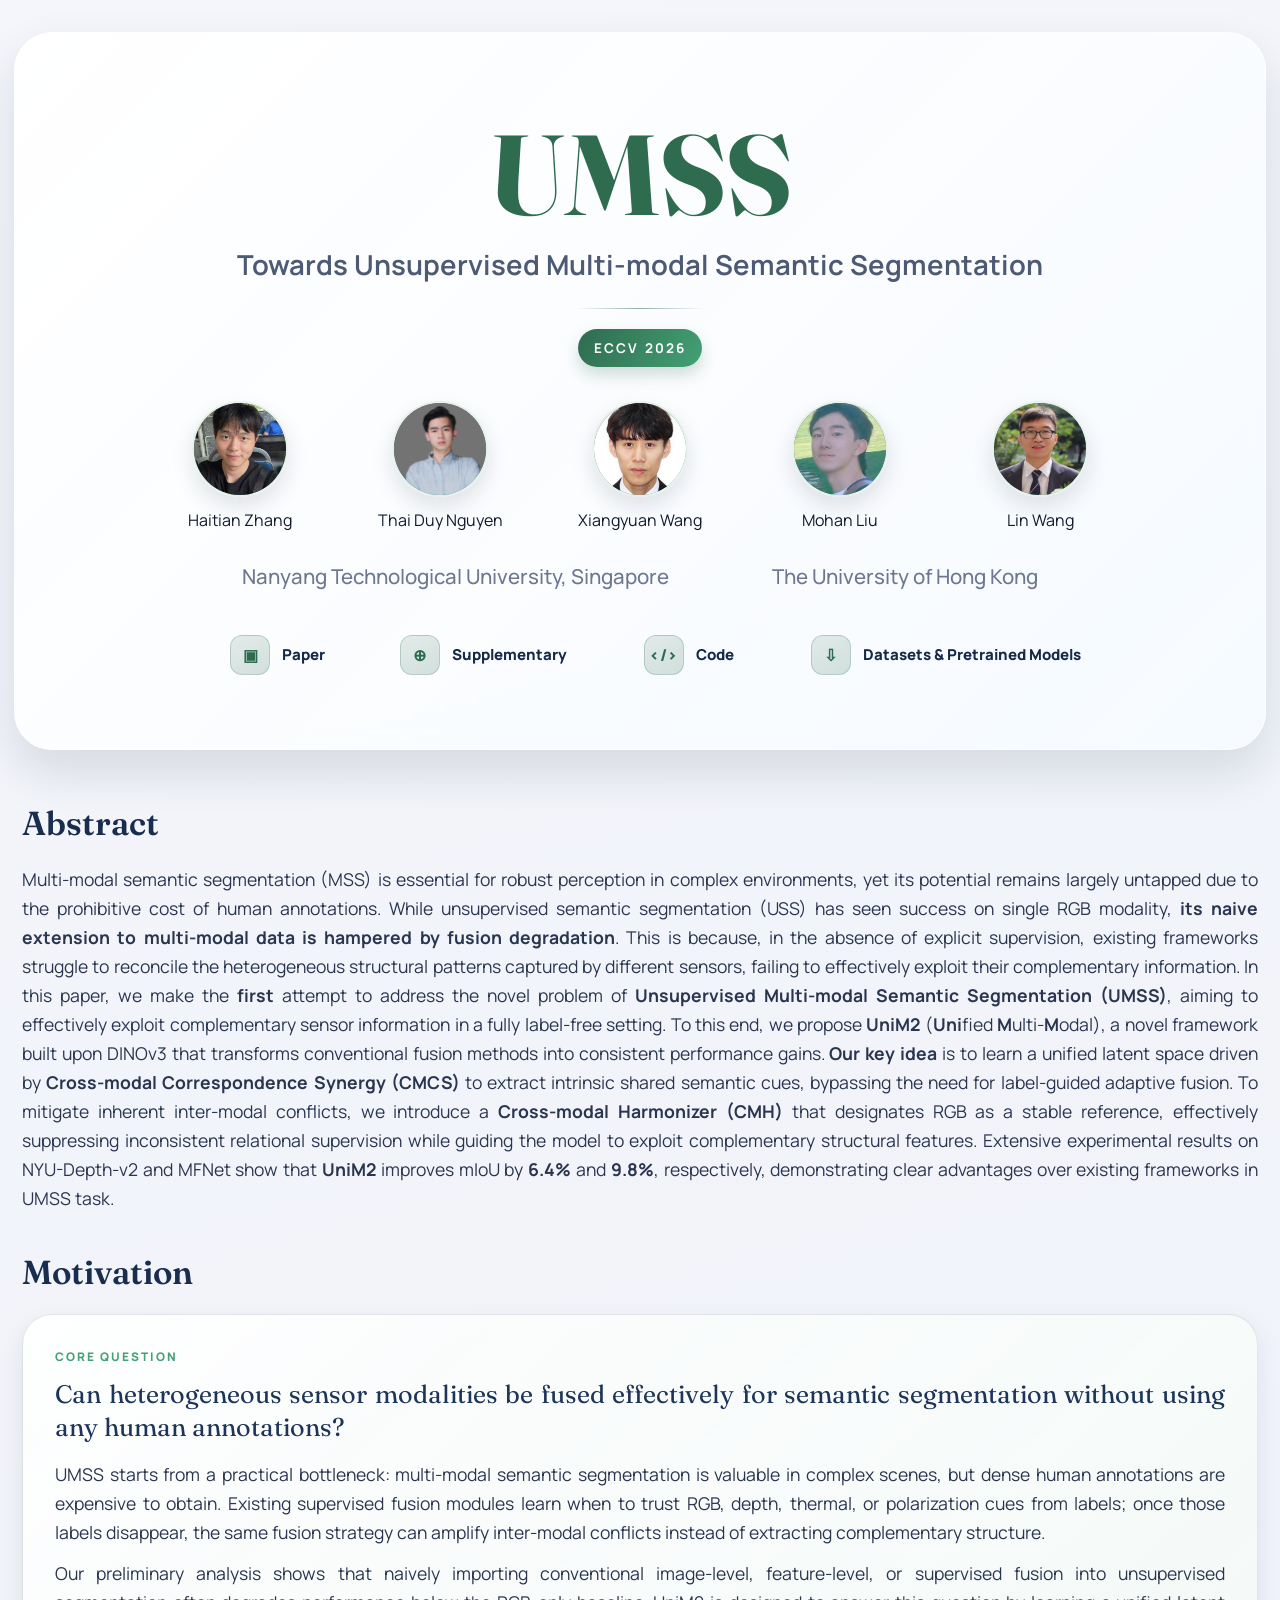
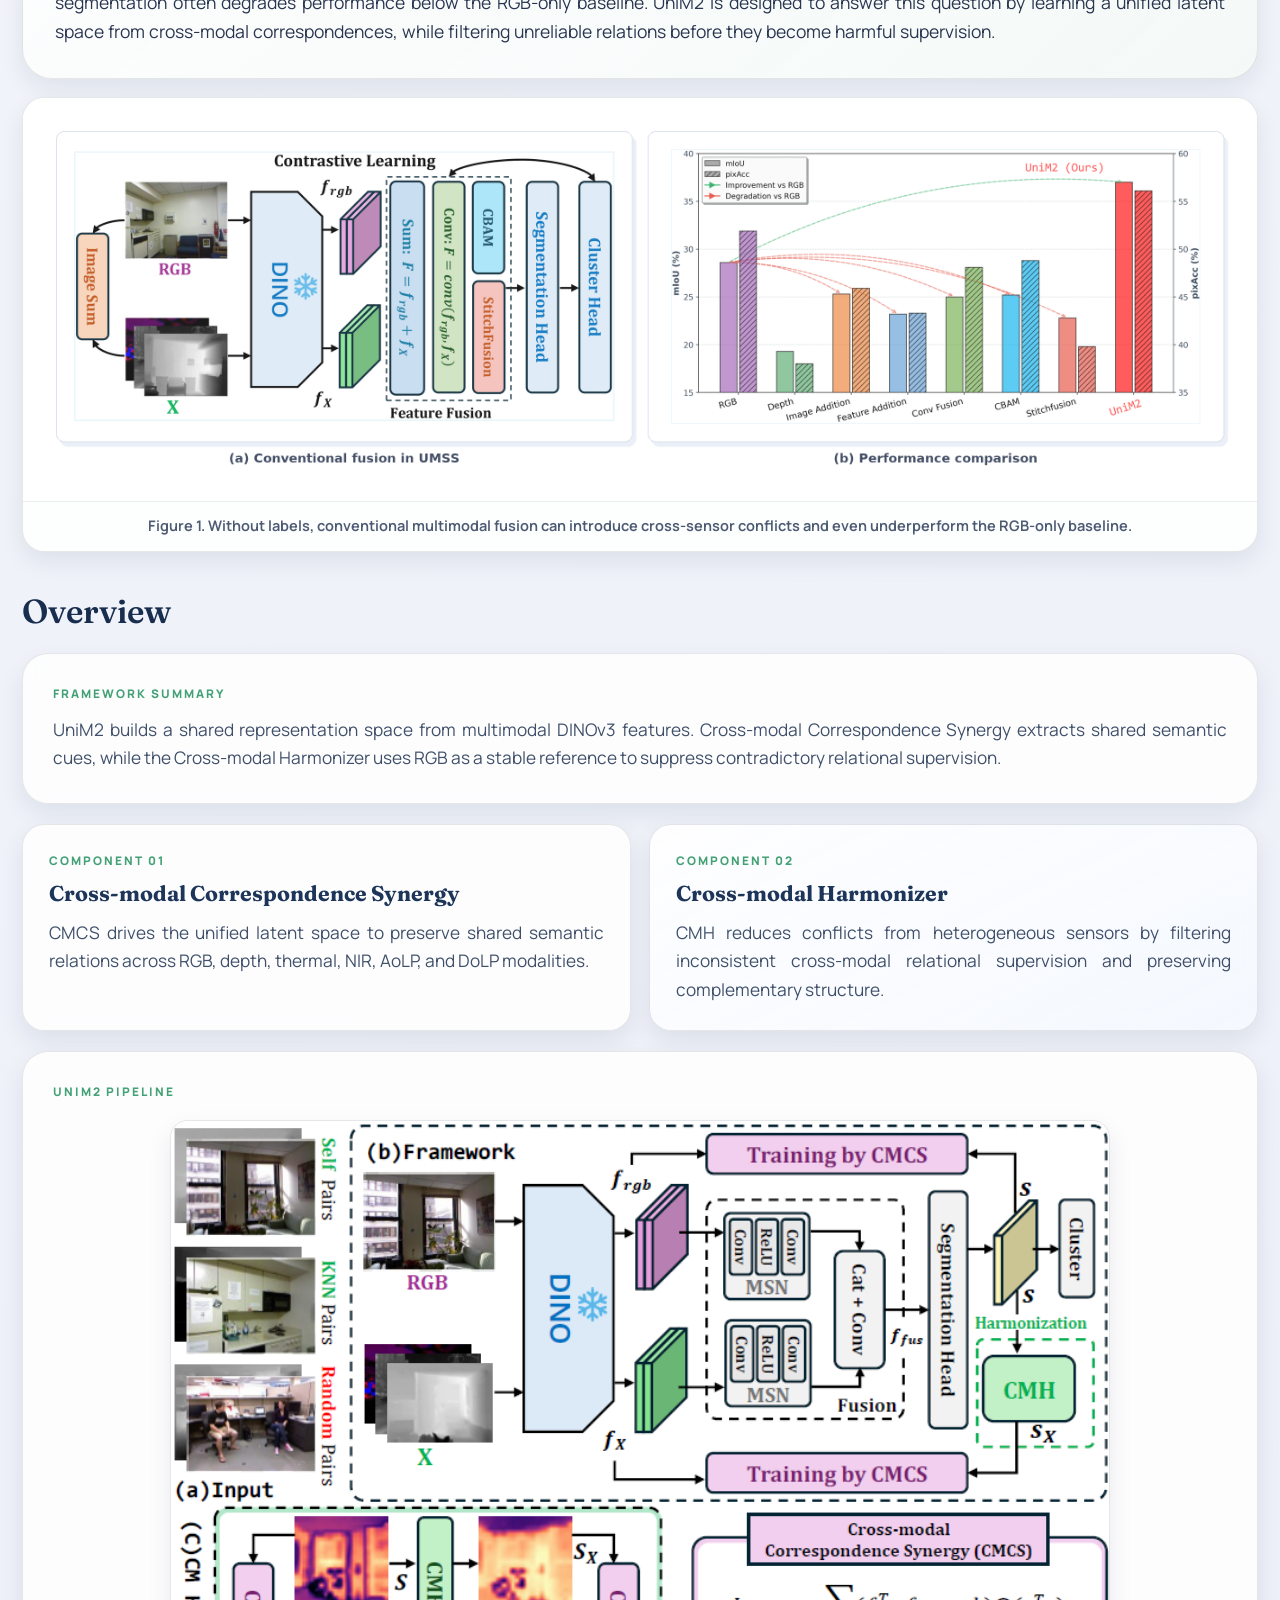
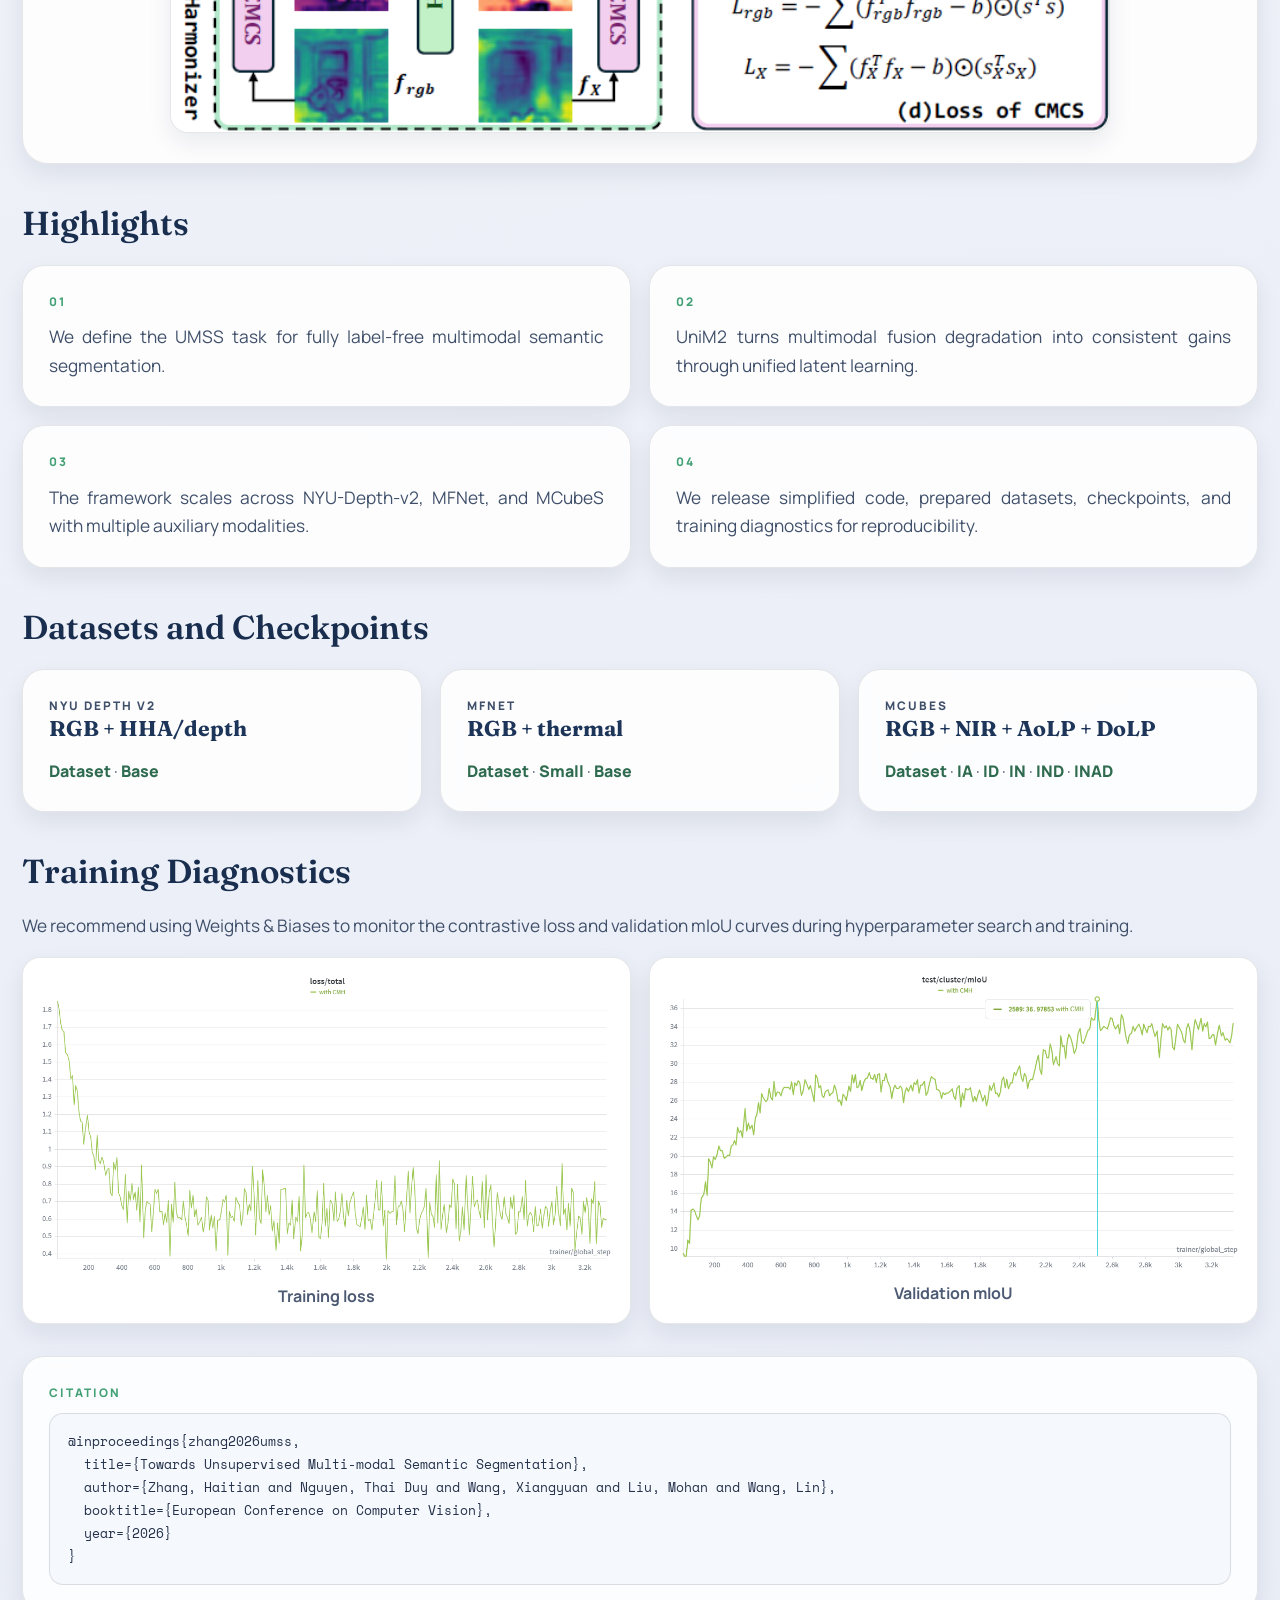
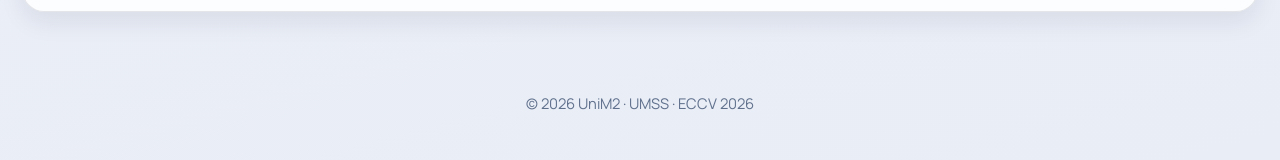
==== commit cb26fd0b: "Add UniM2 project page" ====
--- a/index.html
+++ b/index.html
@@ -3,312 +3,146 @@
 <head>
     <meta charset="UTF-8">
     <meta name="viewport" content="width=device-width, initial-scale=1.0">
-    <title>LLMind</title>
-    <meta name="description" content="LLMind: Bio-inspired Training-free Adaptive Visual Representations for Vision-Language Models">
-    <script>
-        (function () {
-            const themes = [
-                { name: "Navy", accent: "#1f3a5f", soft: "#3a5e90", rgb: "31, 58, 95", blob: "#8ea5c5" },
-                { name: "Pink", accent: "#82073c", soft: "#a11258", rgb: "130, 7, 60", blob: "#bb6a8d" },
-                { name: "Dark Green", accent: "#1f6b46", soft: "#309965", rgb: "31, 107, 70", blob: "#84c5a3" },
-                { name: "Dark Brown", accent: "#5c4033", soft: "#8a624d", rgb: "92, 64, 51", blob: "#c6ab99" },
-                { name: "Dark Orange", accent: "#b34700", soft: "#d4651a", rgb: "179, 71, 0", blob: "#d79a72" },
-                { name: "Dark Violet", accent: "#4b2e83", soft: "#7050ad", rgb: "75, 46, 131", blob: "#ae9bcc" },
-            ];
-            const selected = themes[Math.floor(Math.random() * themes.length)];
-            const root = document.documentElement;
-            root.style.setProperty("--accent", selected.accent);
-            root.style.setProperty("--accent-soft", selected.soft);
-            root.style.setProperty("--accent-rgb", selected.rgb);
-            root.style.setProperty("--accent-blob", selected.blob);
-            try {
-                localStorage.setItem("llmindAccentTheme", JSON.stringify(selected));
-            } catch (err) {
-                /* no-op */
-            }
-        })();
-    </script>
+    <title>UMSS | UniM2</title>
+    <meta name="description" content="UMSS: Towards Unsupervised Multi-modal Semantic Segmentation">
     <link rel="preconnect" href="https://fonts.googleapis.com">
     <link rel="preconnect" href="https://fonts.gstatic.com" crossorigin>
     <link href="https://fonts.googleapis.com/css2?family=Fraunces:opsz,wght@9..144,500;9..144,600;9..144,700&family=Manrope:wght@400;500;600;700;800&family=Space+Mono:wght@400;700&display=swap" rel="stylesheet">
-    <link rel="icon" href="files/icons/box.png" type="image/png">
     <link rel="stylesheet" href="styles.css">
 </head>
 <body>
     <div class="site">
         <header class="masthead">
             <div class="masthead__inner">
-                <h1 class="title animate-in animate-in--1">
-                    <span>LLMind</span>
-                </h1>
-                <p class="subtitle animate-in animate-in--2">Bio-inspired Training-free Adaptive Visual Representations for<br>Vision-Language Models</p>
-                <p class="venue animate-in animate-in--3"><span>CVPR 2026 HIGHLIGHT</span></p>
-                <div class="title-rule animate-in animate-in--4" aria-hidden="true"></div>
+                <h1 class="title animate-in animate-in--1"><span>UMSS</span></h1>
+                <p class="subtitle animate-in animate-in--2">Towards Unsupervised Multi-modal Semantic Segmentation</p>
+                <div class="title-rule animate-in animate-in--3" aria-hidden="true"></div>
+                <p class="venue venue--above-authors animate-in animate-in--4"><span>ECCV 2026</span></p>
 
                 <div class="authors animate-in animate-in--5">
-                    <a class="author-pill" href="https://scholar.google.com/citations?user=jxCqchYAAAAJ&hl=en">
-                        <span class="author-pill__photo-frame">
-                            <img class="author-pill__photo" src="files/author-pics/Soumyaratna.jpg" alt="Portrait of Soumyaratna Debnath" style="--photo-scale: 2.5; --photo-offset-x: -5%; --photo-offset-y: 30%;">
-                        </span>
-                        <span>Soumyaratna Debnath</span>
-                    </a>
-                    <a class="author-pill" href="https://scholar.google.com/citations?user=uVkZcmoAAAAJ&hl=en">
-                        <span class="author-pill__photo-frame">
-                            <img class="author-pill__photo" src="files/author-pics/Bui Duc Manh.jpg" alt="Portrait of Bui Duc Manh" style="--photo-scale: 2; --photo-offset-x: 15%; --photo-offset-y: 40%;">
-                        </span>
-                        <span>Bui Duc Manh</span>
-                    </a>
-                    <a class="author-pill" href="https://scholar.google.com/citations?user=CQPk4msAAAAJ&hl=en">
-                        <span class="author-pill__photo-frame">
-                            <img class="author-pill__photo" src="files/author-pics/Liu Zinan.jpg" alt="Portrait of Zinan Liu" style="--photo-scale: 1.6; --photo-offset-x: -5%; --photo-offset-y: 30%;">
-                        </span>
-                        <span>Zinan Liu</span>
-                    </a>
-                    <a class="author-pill" href="https://scholar.google.com/citations?user=SReb2csAAAAJ&hl=en">
-                        <span class="author-pill__photo-frame">
-                            <img class="author-pill__photo" src="files/author-pics/Prof Wang.jpg" alt="Portrait of Lin Wang" style="--photo-scale: 1; --photo-offset-x: 0%; --photo-offset-y: 0%;">
-                        </span>
-                        <span>Lin Wang<sup class="author-mark">&dagger;</sup></span>
-                    </a>
+                    <a class="author-pill" href="https://github.com/Hatins"><span class="author-pill__photo-frame"><img class="author-pill__photo" src="files/author-pics/haitian_zhang.jpg" alt="Portrait of Haitian Zhang"></span><span>Haitian Zhang</span></a>
+                    <a class="author-pill" href="https://www.linkedin.com/in/thai-nd/"><span class="author-pill__photo-frame"><img class="author-pill__photo" src="files/author-pics/thai_nguyen.png" alt="Portrait of Thai Duy Nguyen"></span><span>Thai Duy Nguyen</span></a>
+                    <a class="author-pill" href="https://scholar.google.com/citations?user=UiQIZMkAAAAJ&hl=en"><span class="author-pill__photo-frame"><img class="author-pill__photo" src="files/author-pics/xiangyuan_wang.jpg" alt="Portrait of Xiangyuan Wang"></span><span>Xiangyuan Wang</span></a>
+                    <a class="author-pill" href="https://www.linkedin.com/in/mohan%EF%BC%88lester%EF%BC%89-liu-a26a5a286/"><span class="author-pill__photo-frame"><img class="author-pill__photo" src="files/author-pics/mohan_liu.png" alt="Portrait of Mohan Liu"></span><span>Mohan Liu</span></a>
+                    <a class="author-pill" href="https://scholar.google.com/citations?user=SReb2csAAAAJ&hl=en"><span class="author-pill__photo-frame"><img class="author-pill__photo" src="files/author-pics/lin_wang.png" alt="Portrait of Lin Wang"></span><span>Lin Wang</span></a>
                 </div>
 
-                <p class="affiliation animate-in animate-in--6"><a href="https://empactlab.github.io/EmPACT-Lab/">EmPACT Lab, Nanyang Technological University, Singapore</a></p>
+                <p class="affiliation animate-in animate-in--6"><span>Nanyang Technological University, Singapore</span><span>The University of Hong Kong</span></p>
 
                 <nav class="links animate-in animate-in--7" aria-label="Paper resources">
-                    <a href="http://arxiv.org/abs/2603.14882">
-                        <span class="link-icon" aria-hidden="true">
-                            <svg class="link-icon__svg" viewBox="0 0 24 24" aria-hidden="true" focusable="false">
-                                <path d="M7 2.5h7.5L19 7v14.5H7z" fill="currentColor"></path>
-                                <path d="M14.5 2.5V7H19" fill="#fff"></path>
-                                <path d="M9.2 10.2h7.1M9.2 13h7.1M9.2 15.8h5.2" fill="none" stroke="#fff" stroke-width="1.4" stroke-linecap="round"></path>
-                            </svg>
-                        </span>
-                        <span>Paper</span>
-                    </a>
-                    <a href="https://www.youtube.com/watch?v=VJ4t-UOlpLQ">
-                        <span class="link-icon" aria-hidden="true">▶</span>
-                        <span>Video</span>
-                    </a>
-                    <a href="https://github.com/SoumyaratnaDebnath/LLMind-CVPR-2026">
-                        <span class="link-icon" aria-hidden="true">&lt;/&gt;</span>
-                        <span>Code</span>
-                    </a>
-                    <a href="./files/docs/LLMind_supp.pdf">
-                        <span class="link-icon" aria-hidden="true">⊕</span>
-                        <span>Supplementary</span>
-                    </a>
+                    <a href="papers/UMSS__ECCV.pdf"><span class="link-icon" aria-hidden="true">▣</span><span>Paper</span></a>
+                    <a href="papers/UMSS__ECCV_Supp.pdf"><span class="link-icon" aria-hidden="true">⊕</span><span>Supplementary</span></a>
+                    <a href="https://github.com/Hatins/UniM2"><span class="link-icon" aria-hidden="true">&lt;/&gt;</span><span>Code</span></a>
+                    <a href="#downloads"><span class="link-icon" aria-hidden="true">⇩</span><span>Datasets &amp; Pretrained Models</span></a>
                 </nav>
-
-                <p class="author-footnote animate-in animate-in--7"><sup class="author-mark author-mark--footnote">&dagger;</sup> Corresponding author</p>
             </div>
         </header>
 
         <main class="content">
             <section class="section reveal" data-reveal>
-                <div class="section__header">
-                    <h2>Abstract</h2>
-                </div>
+                <div class="section__header"><h2>Abstract</h2></div>
                 <p class="body-text">
-                    Vision-Language Models (VLMs) typically assume a uniform spatial fidelity across the entire field of view of visual inputs, dedicating equal precision to even the uninformative regions. By contrast, human vision is neither uniform nor static; it is adaptive, selective, and resource-efficient. In light of this, we present the <strong>first</strong> systematic analysis of bio-inspired visual representation methods, providing insights for more efficient and adaptive VLMs. We propose <strong>LLMind (Looking Like the Mind)</strong>, a novel <strong>training-free</strong> framework that mimics foveated encoding and cortical magnification in human vision to achieve <strong>adaptive</strong>, <strong>efficient</strong> representations for VLMs under tight pixel budgets. Our key idea is to explore a Bio-inspired Adaptive Sampling Strategy (<strong>BASS</strong>), enabling a Mobius-parameterized module that <strong>performs non-uniform sampling while preserving global scene structure</strong>. On top of BASS, we introduce closed-loop semantic feedback (<strong>CSF</strong>) via test-time adaptation to align perceptual saliency with textual information from the frozen VLM. We evaluate LLMind against uniform and other sampling baselines across diverse scene-level and region-guided visual question answering benchmarks. The results show dramatic gains, with average improvements of <strong>+20%</strong> on VQAv2, <strong>+38%</strong> on Seed-Bench, and <strong>+37%</strong> on A-OKVQA compared to uniform sampling under tight pixel budgets. More surprisingly, LLMind retains up to <strong>82%</strong>, <strong>92%</strong>, and <strong>97%</strong> of the full-resolution performance using only <strong>1%</strong>, <strong>3%</strong>, and <strong>5%</strong> of the pixels, respectively. Moreover, LLMind is <strong>lightweight, plug-and-play, and compatible</strong> with existing VLMs without requiring architectural changes.
+                    Multi-modal semantic segmentation (MSS) is essential for robust perception in complex environments, yet its potential remains largely untapped due to the prohibitive cost of human annotations. While unsupervised semantic segmentation (USS) has seen success on single RGB modality, <strong>its naive extension to multi-modal data is hampered by fusion degradation</strong>. This is because, in the absence of explicit supervision, existing frameworks struggle to reconcile the heterogeneous structural patterns captured by different sensors, failing to effectively exploit their complementary information. In this paper, we make the <strong>first</strong> attempt to address the novel problem of <strong>Unsupervised Multi-modal Semantic Segmentation (UMSS)</strong>, aiming to effectively exploit complementary sensor information in a fully label-free setting. To this end, we propose <strong>UniM2</strong> (<strong>Uni</strong>fied <strong>M</strong>ulti-<strong>M</strong>odal), a novel framework built upon DINOv3 that transforms conventional fusion methods into consistent performance gains. <strong>Our key idea</strong> is to learn a unified latent space driven by <strong>Cross-modal Correspondence Synergy (CMCS)</strong> to extract intrinsic shared semantic cues, bypassing the need for label-guided adaptive fusion. To mitigate inherent inter-modal conflicts, we introduce a <strong>Cross-modal Harmonizer (CMH)</strong> that designates RGB as a stable reference, effectively suppressing inconsistent relational supervision while guiding the model to exploit complementary structural features. Extensive experimental results on NYU-Depth-v2 and MFNet show that <strong>UniM2</strong> improves mIoU by <strong>6.4%</strong> and <strong>9.8%</strong>, respectively, demonstrating clear advantages over existing frameworks in UMSS task.
                 </p>
             </section>
 
-            <section class="section reveal section--question" data-reveal>
-                <div class="research-question">
-                    <p class="research-question__eyebrow">Core Question</p>
-                    <p class="research-question__text">Can bio-inspired sampling strategies enable VLMs to achieve higher reasoning efficiency and accuracy than conventional uniform sampling under limited pixel budgets?</p>
+            <section class="section reveal" data-reveal>
+                <div class="section__header"><h2>Motivation</h2></div>
+                <div class="motivation-shell">
+                    <div class="motivation-copy">
+                        <p class="section-kicker">Core Question</p>
+                        <p class="motivation-question">Can heterogeneous sensor modalities be fused effectively for semantic segmentation without using any human annotations?</p>
+                        <p class="body-text">
+                            UMSS starts from a practical bottleneck: multi-modal semantic segmentation is valuable in complex scenes, but dense human annotations are expensive to obtain. Existing supervised fusion modules learn when to trust RGB, depth, thermal, or polarization cues from labels; once those labels disappear, the same fusion strategy can amplify inter-modal conflicts instead of extracting complementary structure.
+                        </p>
+                        <p class="body-text">
+                            Our preliminary analysis shows that naively importing conventional image-level, feature-level, or supervised fusion into unsupervised segmentation often degrades performance below the RGB-only baseline. UniM2 is designed to answer this question by learning a unified latent space from cross-modal correspondences, while filtering unreliable relations before they become harmful supervision.
+                        </p>
+                    </div>
+                    <figure class="motivation-figure">
+                        <img class="motivation-image" src="files/umss/motivation_figure.png" alt="Figure 1 motivation analysis showing conventional fusion in UMSS and fusion performance comparison">
+                        <figcaption>Figure 1. Without labels, conventional multimodal fusion can introduce cross-sensor conflicts and even underperform the RGB-only baseline.</figcaption>
+                    </figure>
                 </div>
             </section>
 
             <section class="section reveal" data-reveal>
-                <div class="section__header">
-                    <h2 style="margin-top: 25pt">Motivation</h2>
-                </div>
-                <p class="body-text">
-                    Modern Vision-Language Models typically process images using <strong>uniform spatial sampling</strong>, allocating <strong>equal resolution to every region</strong> regardless of its relevance. However, <strong>human vision operates differently</strong>: it concentrates <strong>high resolution in a small foveal region</strong> while maintaining <strong>coarse peripheral awareness</strong>, dynamically shifting attention to informative parts of a scene. Inspired by this principle, <strong>LLMind introduces a bio-inspired adaptive sampling strategy</strong> that <strong>redistributes spatial resolution across the image</strong>, magnifying <strong>semantically important regions</strong> while compressing <strong>less informative areas</strong> to enable <strong>efficient reasoning under strict pixel budgets</strong>.
-                </p>
-            </section>
-
-            <section class="section reveal" data-reveal>
-                <div class="section__header">
-                    <h2>Overview</h2>
-                </div>
+                <div class="section__header"><h2>Overview</h2></div>
                 <div class="content-stack">
                     <div class="info-panel">
                         <p class="section-kicker">Framework Summary</p>
-                        <p class="panel-text">
-                            LLMind is a <strong>training-free</strong> adaptive visual representation framework designed to improve <strong>reasoning efficiency</strong> in Vision-Language Models (VLMs) under <strong>strict pixel budgets</strong>. The framework consists of two key components that iteratively refine the sampling parameters based on semantic feedback from the frozen VLM during inference.
-                        </p>
+                        <p class="panel-text">UniM2 builds a shared representation space from multimodal DINOv3 features. Cross-modal Correspondence Synergy extracts shared semantic cues, while the Cross-modal Harmonizer uses RGB as a stable reference to suppress contradictory relational supervision.</p>
                     </div>
-
                     <div class="card-grid">
                         <article class="info-card">
                             <p class="card-kicker">Component 01</p>
-                            <h3 class="card-title">Bio-inspired Adaptive Sampling Strategy (BASS)</h3>
-                            <p class="card-body">
-                                <strong>BASS dynamically redistributes spatial resolution</strong> across the input image. Using a Mobius transformation, LLMind magnifies task-relevant regions while compressing peripheral content.
-                            </p>
-                            <p class="card-body">
-                                This directly reflects the cortical magnification principle in human vision, where important visual stimuli occupy a larger representational space.
-                            </p>
+                            <h3 class="card-title">Cross-modal Correspondence Synergy</h3>
+                            <p class="card-body">CMCS drives the unified latent space to preserve shared semantic relations across RGB, depth, thermal, NIR, AoLP, and DoLP modalities.</p>
                         </article>
-
                         <article class="info-card info-card--accent">
                             <p class="card-kicker">Component 02</p>
-                            <h3 class="card-title">Closed-loop Semantic Feedback (CSF)</h3>
-                            <p class="card-body">
-                                <strong>CSF adds an inference-time semantic feedback loop</strong>. Instead of relying only on perceptual similarity, LLMind evaluates predicted answers and uses that signal to adjust sampling parameters.
-                            </p>
-                            <p class="card-body">
-                                Because the VLM is treated as a black box, gradients are estimated with <strong>Simultaneous Perturbation Stochastic Approximation (SPSA)</strong>.
-                            </p>
+                            <h3 class="card-title">Cross-modal Harmonizer</h3>
+                            <p class="card-body">CMH reduces conflicts from heterogeneous sensors by filtering inconsistent cross-modal relational supervision and preserving complementary structure.</p>
                         </article>
                     </div>
-
                     <div class="info-panel info-panel--process">
-                        <p class="section-kicker">LLMind Pipeline</p>
-                        <figure class="media-frame">
-                            <img class="media-frame__image" src="files/images/methodology.png" alt="LLMind pipeline methodology diagram">
+                        <p class="section-kicker">UniM2 Pipeline</p>
+                        <figure class="media-frame media-frame--pipeline">
+                            <img class="media-frame__image" src="files/umss/framework.png" alt="UniM2 framework diagram">
                         </figure>
-                        <p class="panel-text">
-                            Given an image and a question, BASS first generates an adaptive sampling representation under a predefined pixel budget, which is then reconstructed to the original resolution and fed to the frozen VLM for reasoning. The predicted answers are subsequently used by CSF to iteratively update the sampling parameters, progressively refining the visual representation so that more resolution is allocated to question-relevant regions.
-                        </p>
                     </div>
                 </div>
             </section>
 
             <section class="section reveal" data-reveal>
-                <div class="section__header">
-                    <h2>Quantitative Results</h2>
+                <div class="section__header"><h2>Highlights</h2></div>
+                <div class="contribution-grid">
+                    <article class="contribution-card"><p class="contribution-card__index">01</p><p class="contribution-card__text">We define the UMSS task for fully label-free multimodal semantic segmentation.</p></article>
+                    <article class="contribution-card"><p class="contribution-card__index">02</p><p class="contribution-card__text">UniM2 turns multimodal fusion degradation into consistent gains through unified latent learning.</p></article>
+                    <article class="contribution-card"><p class="contribution-card__index">03</p><p class="contribution-card__text">The framework scales across NYU-Depth-v2, MFNet, and MCubeS with multiple auxiliary modalities.</p></article>
+                    <article class="contribution-card"><p class="contribution-card__index">04</p><p class="contribution-card__text">We release simplified code, prepared datasets, checkpoints, and training diagnostics for reproducibility.</p></article>
                 </div>
+            </section>
+
+            <section class="section reveal" id="downloads" data-reveal>
+                <div class="section__header"><h2>Datasets and Checkpoints</h2></div>
                 <div class="results-shell">
-                    <p class="section-kicker">VQA Accuracy Under Pixel Constraints</p>
-                    <p class="panel-text results-intro">
-                        Performance comparison across <strong>VQAv2</strong>, <strong>A-OKVQA</strong>, and <strong>Seed Bench</strong> at <strong>1%</strong>, <strong>3%</strong>, and <strong>5%</strong> pixel budgets. Each card reports one VLM, with <strong>LLMind (Ours)</strong> highlighted against alternative sampling strategies.
-                    </p>
-                    <div class="results-legend">
-                        <div class="results-legend__item"><span class="results-legend__dot" style="background: var(--chart-c1);"></span>Uniform Sampling</div>
-                        <div class="results-legend__item"><span class="results-legend__dot" style="background: var(--chart-c2);"></span>Static Foveated</div>
-                        <div class="results-legend__item"><span class="results-legend__dot" style="background: var(--chart-c3);"></span>Sunflower Inspired</div>
-                        <div class="results-legend__item"><span class="results-legend__dot" style="background: var(--chart-c4);"></span>Radial Sampling</div>
-                        <div class="results-legend__item"><span class="results-legend__dot" style="background: var(--chart-c5);"></span>LLMind (Ours)</div>
+                    <div class="download-grid">
+                        <article class="download-card"><p class="card-kicker">NYU Depth V2</p><h3 class="card-title">RGB + HHA/depth</h3><p><a href="https://entuedu-my.sharepoint.com/:u:/r/personal/haitian003_e_ntu_edu_sg/Documents/Project-Datasets-and-Checkpoints/UMSS/Datasets/NYU_Depth.zip?csf=1&web=1&e=7A4yoL">Dataset</a> · <a href="https://entuedu-my.sharepoint.com/:u:/g/personal/haitian003_e_ntu_edu_sg/IQAemUSOKWXNTKU9_AW9hzE2AanUNebUhXXkc6jaBNg2dgw?e=K1EP4N">Base</a></p></article>
+                        <article class="download-card"><p class="card-kicker">MFNet</p><h3 class="card-title">RGB + thermal</h3><p><a href="https://entuedu-my.sharepoint.com/:u:/r/personal/haitian003_e_ntu_edu_sg/Documents/Project-Datasets-and-Checkpoints/UMSS/Datasets/MFNet.zip?csf=1&web=1&e=qgCWpa">Dataset</a> · <a href="https://entuedu-my.sharepoint.com/:u:/g/personal/haitian003_e_ntu_edu_sg/IQAmx053DjttRId-yaD7GvuhAVzLpsLur3h7CUN3Iw8HTUQ?e=gysPyS">Small</a> · <a href="https://entuedu-my.sharepoint.com/:u:/g/personal/haitian003_e_ntu_edu_sg/IQDGKaVmHXsFTrlu4kM3ZoZzAZ8fhx4ceIBlzJ1JkqKQyHg?e=AkwHER">Base</a></p></article>
+                        <article class="download-card"><p class="card-kicker">MCubeS</p><h3 class="card-title">RGB + NIR + AoLP + DoLP</h3><p><a href="https://entuedu-my.sharepoint.com/:u:/r/personal/haitian003_e_ntu_edu_sg/Documents/Project-Datasets-and-Checkpoints/UMSS/Datasets/MCUBES.zip?csf=1&web=1&e=85hZ7y">Dataset</a> · <a href="https://entuedu-my.sharepoint.com/:u:/g/personal/haitian003_e_ntu_edu_sg/IQBGOJmD0fePQbTmwr_v4en4AeO7a3ITfQweSUa9-Lv2BCg?e=bv4XWb">IA</a> · <a href="https://entuedu-my.sharepoint.com/:u:/g/personal/haitian003_e_ntu_edu_sg/IQACtr3xAtghTbOwBHlE7z9OAZSZmzDRwrlbDXJMaOxXULc?e=5NaIgo">ID</a> · <a href="https://entuedu-my.sharepoint.com/:u:/g/personal/haitian003_e_ntu_edu_sg/IQD1Uxpo7Qr_S6co0Zqa7BdqAdpt2RZ6duS3mI8yxtYUjXc?e=KHzjOI">IN</a> · <a href="https://entuedu-my.sharepoint.com/:u:/g/personal/haitian003_e_ntu_edu_sg/IQDFT8zgTvaHS4-xNAFP9ExVAbWKAyzwjWXfEiYtjbX6SjU?e=ehsWqr">IND</a> · <a href="https://entuedu-my.sharepoint.com/:u:/g/personal/haitian003_e_ntu_edu_sg/IQB4s-XC6GCFQLCATVKoOS0RAbVxJZLwr3h6MqBVtPuPimE?e=LknDUX">INAD</a></p></article>
                     </div>
-                    <div class="results-grid" id="quant-results-root"></div>
                 </div>
             </section>
 
             <section class="section reveal" data-reveal>
-                <div class="section__header">
-                    <h2>Qualitative Results</h2>
-                </div>
+                <div class="section__header"><h2>Training Diagnostics</h2></div>
                 <div class="results-shell">
-                    <p class="section-kicker">Optimization Dynamics</p>
-                    <p class="panel-text results-intro">
-                        The video below illustrates how <strong>LLMind iteratively refines its sampling strategy</strong> during inference, progressively reallocating visual resolution toward <strong>question-relevant regions</strong> as optimization proceeds.
-                    </p>
-                    <figure class="media-frame media-frame--video">
-                        <video class="media-frame__video" controls preload="metadata" playsinline>
-                            <source src="files/videos/LLMind-Optimization.mp4" type="video/mp4">
-                            Your browser does not support the video tag.
-                        </video>
-                    </figure>
-                </div>
-            </section>
-
-            <section class="section reveal" data-reveal>
-                <div class="section__header">
-                    <h2>Category-wise Performance</h2>
-                </div>
-                <div class="results-shell">
-                    <p class="panel-text results-intro">
-                        Comparison of <strong>LLMind</strong> against <strong>Uniform Sampled</strong> across A-OKVQA question categories using <strong>Qwen2.5-VL</strong> under three pixel budgets. The plots below shows how performance changes category-by-category as the visual budget increases.
-                    </p>
-                    <div class="radar-legend" id="radar-legend">
-                        <button class="radar-legend__item is-active" type="button" data-idx="0" style="color: var(--chart-c2);">
-                            <span class="radar-legend__dot" style="background: var(--chart-c2);"></span>LLMind (Ours)
-                        </button>
-                        <button class="radar-legend__item is-active" type="button" data-idx="1" style="color: var(--chart-c5);">
-                            <span class="radar-legend__dot" style="background: var(--chart-c5);"></span>Uniform Sampled
-                        </button>
+                    <p class="panel-text results-intro">We recommend using Weights &amp; Biases to monitor the contrastive loss and validation mIoU curves during hyperparameter search and training.</p>
+                    <div class="curve-grid">
+                        <figure class="media-frame media-frame--diagnostic"><img class="media-frame__image" src="files/umss/training_loss.png" alt="Training loss curve"><figcaption>Training loss</figcaption></figure>
+                        <figure class="media-frame media-frame--diagnostic"><img class="media-frame__image" src="files/umss/training_miou.png" alt="Validation mIoU curve"><figcaption>Validation mIoU</figcaption></figure>
                     </div>
-                    <div class="radar-grid" id="radar-results-root"></div>
-                </div>
-            </section>
-
-            <section class="section reveal" data-reveal>
-                <div class="section__header">
-                    <h2>Prediction Outcomes</h2>
-                </div>
-                <div class="results-shell">
-                    <p class="panel-text results-intro">
-                        The panel below compares the distribution of <strong>correct</strong>, <strong>wrong</strong>, and <strong>partially correct</strong> predictions between <strong>Uniform Sampling</strong> and <strong>LLMind</strong> across different pixel budgets using <strong>Qwen3-VL</strong> on <strong>LVIS</strong> dataset.
-                    </p>
-                    <div class="embed-panel">
-                        <iframe class="embed-panel__frame" src="prediction_outcomes.html" title="Prediction outcomes comparison"></iframe>
-                    </div>
-                </div>
-            </section>
-
-
-            <section class="section reveal" data-reveal>
-                <div class="section__header">
-                    <h2>Contributions</h2>
-                </div>
-                <div class="contribution-grid">
-                    <article class="contribution-card">
-                        <p class="contribution-card__index">01</p>
-                        <p class="contribution-card__text">
-                            Inspired by <strong>neuroscience-grounded principles</strong>, we identify a <strong>fundamental limitation</strong> in current VLM visual representations and conduct the <strong>first comprehensive analysis</strong> of visual representation strategies in VLMs.
-                        </p>
-                    </article>
-
-                    <article class="contribution-card">
-                        <p class="contribution-card__index">02</p>
-                        <p class="contribution-card__text">
-                            We propose <strong>BASS</strong>, a bio-inspired sampling strategy that dynamically reallocates the pixel budget toward <strong>perceptually and semantically salient regions</strong>, mimicking <strong>human visual perception</strong>.
-                        </p>
-                    </article>
-
-                    <article class="contribution-card">
-                        <p class="contribution-card__index">03</p>
-                        <p class="contribution-card__text">
-                            We introduce <strong>CSF</strong>, a <strong>training-free test-time optimization mechanism</strong> that aligns visual perception with <strong>task-driven reasoning</strong> and is compatible with both <strong>white-box and black-box VLMs</strong>.
-                        </p>
-                    </article>
-
-                    <article class="contribution-card">
-                        <p class="contribution-card__index">04</p>
-                        <p class="contribution-card__text">
-                            We validate the proposed framework on <strong>standard VQA benchmarks</strong>, demonstrating <strong>consistent improvements in reasoning accuracy</strong> under constrained pixel budgets for both <strong>scene-level</strong> and <strong>region-guided</strong> settings.
-                        </p>
-                    </article>
                 </div>
             </section>
 
             <section class="section reveal" data-reveal>
                 <div class="bibtex-card">
                     <p class="section-kicker">Citation</p>
-                    <pre class="bibtex-block"><code>@misc{debnath2026llmindbioinspiredtrainingfreeadaptive,
-      title={LLMind: Bio-inspired Training-free Adaptive Visual Representations for Vision-Language Models}, 
-      author={Soumyaratna Debnath and Bui Duc Manh and Zinan Liu and Lin Wang},
-      year={2026},
-      eprint={2603.14882},
-      archivePrefix={arXiv},
-      primaryClass={cs.CV},
-      url={https://arxiv.org/abs/2603.14882}, 
+                    <pre class="bibtex-block"><code>@inproceedings{zhang2026umss,
+  title={Towards Unsupervised Multi-modal Semantic Segmentation},
+  author={Zhang, Haitian and Nguyen, Thai Duy and Wang, Xiangyuan and Liu, Mohan and Wang, Lin},
+  booktitle={European Conference on Computer Vision},
+  year={2026}
 }</code></pre>
                 </div>
             </section>
-
         </main>
 
-        <footer class="footer">
-            <p>&copy; 2026 EmPACT Lab, Nanyang Technological University, Singapore.</p>
-        </footer>
+        <footer class="footer"><p>&copy; 2026 UniM2 · UMSS · ECCV 2026</p></footer>
     </div>
     <script>
         const revealItems = document.querySelectorAll("[data-reveal]");
-
         if ("IntersectionObserver" in window) {
             const observer = new IntersectionObserver((entries) => {
                 entries.forEach((entry) => {
@@ -317,389 +151,11 @@
                         observer.unobserve(entry.target);
                     }
                 });
-            }, { threshold: 0.18, rootMargin: "0px 0px -10% 0px" });
-
+            }, { threshold: 0.16, rootMargin: "0px 0px -8% 0px" });
             revealItems.forEach((item) => observer.observe(item));
         } else {
             revealItems.forEach((item) => item.classList.add("is-visible"));
         }
-
-        const quantResultsData = {
-            "VQAv2": {
-                "Qwen2.5-VL": {
-                    fullRes: 86.96,
-                    methods: [
-                        [47.31, 52.71, 59.94],
-                        [46.18, 51.96, 58.30],
-                        [43.77, 47.41, 52.85],
-                        [44.79, 46.25, 50.12],
-                        [55.05, 65.37, 73.54],
-                    ]
-                },
-                "SmolVLM": {
-                    fullRes: 80.01,
-                    methods: [
-                        [46.38, 53.28, 59.06],
-                        [44.24, 51.64, 58.43],
-                        [46.45, 50.55, 55.48],
-                        [42.99, 47.07, 50.92],
-                        [58.88, 70.40, 76.46],
-                    ]
-                },
-                "LLaVA-OneVision": {
-                    fullRes: 73.34,
-                    methods: [
-                        [40.98, 49.15, 57.60],
-                        [42.27, 42.88, 45.37],
-                        [42.29, 46.02, 50.51],
-                        [40.10, 42.40, 45.25],
-                        [47.00, 54.49, 62.38],
-                    ]
-                },
-            },
-            "A-OKVQA": {
-                "Qwen2.5-VL": {
-                    fullRes: 85.67,
-                    methods: [
-                        [44.31, 48.77, 52.01],
-                        [45.58, 50.65, 56.78],
-                        [43.23, 46.28, 51.61],
-                        [45.58, 47.16, 48.90],
-                        [51.18, 61.53, 69.74],
-                    ]
-                },
-                "SmolVLM": {
-                    fullRes: 78.60,
-                    methods: [
-                        [39.78, 45.06, 48.73],
-                        [42.09, 46.98, 51.44],
-                        [42.44, 46.28, 48.64],
-                        [41.48, 43.58, 47.33],
-                        [64.81, 72.63, 76.81],
-                    ]
-                },
-                "LLaVA-OneVision": {
-                    fullRes: 60.26,
-                    methods: [
-                        [34.80, 35.71, 42.33],
-                        [33.25, 35.28, 37.27],
-                        [27.68, 30.91, 36.24],
-                        [28.29, 28.03, 29.78],
-                        [43.01, 46.09, 53.18],
-                    ]
-                },
-            },
-            "Seed Bench": {
-                "Qwen2.5-VL": {
-                    fullRes: 71.25,
-                    methods: [
-                        [35.53, 41.55, 48.45],
-                        [34.75, 42.05, 49.4],
-                        [36.70, 40.55, 44.6],
-                        [35.20, 39.45, 41.75],
-                        [40.28, 50.50, 58.23],
-                    ]
-                },
-                "SmolVLM": {
-                    fullRes: 51.6,
-                    methods: [
-                        [21.81, 26.38, 29.19],
-                        [30.20, 36.85, 42.65],
-                        [33.60, 34.95, 37.85],
-                        [30.80, 33.15, 36.05],
-                        [37.42, 43.44, 45.97],
-                    ]
-                },
-                "LLaVA-OneVision": {
-                    fullRes: 37.75,
-                    methods: [
-                        [18.63, 21.60, 24.35],
-                        [24.85, 23.55, 25.60],
-                        [21.40, 23.90, 25.15],
-                        [22.90, 21.70, 22.55],
-                        [26.05, 27.85, 30.40],
-                    ]
-                },
-            },
-        };
-
-        const quantMethodNames = [
-            "Uniform Sampling",
-            "Static Foveated",
-            "Sunflower Inspired",
-            "Radial Sampling",
-            "LLMind (Ours)",
-        ];
-
-        const quantColors = [
-            "var(--chart-c1)",
-            "var(--chart-c2)",
-            "var(--chart-c3)",
-            "var(--chart-c4)",
-            "var(--chart-c5)",
-        ];
-
-        function buildQuantCard(dataset, model, info) {
-            const rowsHTML = info.methods.map((vals, methodIndex) => {
-                const isOurs = methodIndex === 4;
-                const cells = vals.map((value) => `
-                    <div class="quant-card__cell">
-                        <div class="quant-card__track">
-                            <div class="quant-card__fill" style="width:${value}%; background:${quantColors[methodIndex]};"></div>
-                        </div>
-                        <div class="quant-card__value">${value.toFixed(2)}</div>
-                    </div>
-                `).join("");
-
-                return `
-                    <div class="quant-card__row${isOurs ? " quant-card__row--ours" : ""}">
-                        <div class="quant-card__method">${quantMethodNames[methodIndex]}</div>
-                        ${cells}
-                    </div>
-                `;
-            }).join("");
-
-            return `
-                <article class="quant-card">
-                    <p class="quant-card__dataset">${dataset}</p>
-                    <h3 class="quant-card__model">${model}</h3>
-                    <p class="quant-card__fullres">Full Res Accuracy: ${info.fullRes}%</p>
-                    <div class="quant-card__headers">
-                        <div></div>
-                        <div class="quant-card__header">1%</div>
-                        <div class="quant-card__header">3%</div>
-                        <div class="quant-card__header">5%</div>
-                    </div>
-                    <div class="quant-card__body">${rowsHTML}</div>
-                </article>
-            `;
-        }
-
-        const quantRoot = document.getElementById("quant-results-root");
-        if (quantRoot) {
-            Object.entries(quantResultsData).forEach(([dataset, models]) => {
-                Object.entries(models).forEach(([model, info]) => {
-                    const wrapper = document.createElement("div");
-                    wrapper.innerHTML = buildQuantCard(dataset, model, info);
-                    quantRoot.appendChild(wrapper.firstElementChild);
-                });
-            });
-        }
-
-        const predictionFrame = document.querySelector(".embed-panel__frame");
-        function resizePredictionFrame() {
-            if (!predictionFrame) {
-                return;
-            }
-            const frameDoc = predictionFrame.contentWindow?.document;
-            if (!frameDoc) {
-                return;
-            }
-            const nextHeight = Math.ceil(
-                Math.max(
-                    frameDoc.body?.scrollHeight || 0,
-                    frameDoc.documentElement?.scrollHeight || 0
-                )
-            );
-            if (nextHeight > 0) {
-                predictionFrame.style.height = `${nextHeight}px`;
-            }
-        }
-
-        if (predictionFrame) {
-            predictionFrame.addEventListener("load", () => {
-                resizePredictionFrame();
-                predictionFrame.contentWindow?.addEventListener("resize", resizePredictionFrame);
-                setTimeout(resizePredictionFrame, 150);
-            });
-        }
-
-        const radarCategories = [
-            "Spatial\nRelations",
-            "Instance\nLocation",
-            "Instance\nCounting",
-            "Others",
-            "Yes/No\nVerification",
-            "Existence\nPresence",
-            "Instance\nInteraction",
-            "Instance\nAttributes",
-        ];
-
-        const radarSeries = [
-            { label: "LLMind (Ours)", color: "#2e9e5e" },
-            { label: "Uniform Sampled", color: "#b06a00" },
-        ];
-
-        const radarBudgets = [
-            {
-                title: "1% Pixel Budget",
-                values: [
-                    [35.05, 29.19, 35.70, 35.05, 81.32, 72.94, 37.43, 56.72],
-                    [29.89, 22.98, 32.67, 28.65, 75.47, 63.82, 27.39, 43.48],
-                ],
-            },
-            {
-                title: "3% Pixel Budget",
-                values: [
-                    [43.29, 43.47, 57.59, 44.83, 85.91, 79.63, 52.23, 69.21],
-                    [29.89, 27.95, 42.57, 32.71, 78.34, 71.12, 34.07, 52.96],
-                ],
-            },
-            {
-                title: "5% Pixel Budget",
-                values: [
-                    [56.70, 56.52, 68.96, 53.93, 89.98, 88.15, 68.44, 78.69],
-                    [34.02, 34.16, 49.01, 38.22, 81.09, 77.81, 44.97, 62.11],
-                ],
-            },
-        ];
-
-        const radarSize = 400;
-        const radarCenter = radarSize / 2;
-        const radarRadius = 148;
-        const radarVisible = [true, true];
-
-        radarBudgets.forEach((budget) => {
-            const rawMax = Math.max(...budget.values.flat());
-            budget.maxValue = Math.ceil(rawMax / 10) * 10;
-            const step = budget.maxValue / 5;
-            budget.grid = Array.from({ length: 5 }, (_, i) => Math.round(step * (i + 1)));
-        });
-
-        function radarValueToRadius(value, maxValue) {
-            return (value / maxValue) * radarRadius;
-        }
-
-        function radarPoint(angle, radius) {
-            return {
-                x: radarCenter + radius * Math.sin(angle),
-                y: radarCenter - radius * Math.cos(angle),
-            };
-        }
-
-        function radarHexToRgb(hex) {
-            const r = parseInt(hex.slice(1, 3), 16);
-            const g = parseInt(hex.slice(3, 5), 16);
-            const b = parseInt(hex.slice(5, 7), 16);
-            return `${r}, ${g}, ${b}`;
-        }
-
-        function drawRadarChart(canvas, budget) {
-            const ctx = canvas.getContext("2d");
-            ctx.clearRect(0, 0, radarSize, radarSize);
-            const angles = Array.from({ length: radarCategories.length }, (_, i) => (2 * Math.PI * i) / radarCategories.length);
-
-            budget.grid.forEach((gridValue) => {
-                const radius = radarValueToRadius(gridValue, budget.maxValue);
-                ctx.beginPath();
-                angles.forEach((angle, index) => {
-                    const point = radarPoint(angle, radius);
-                    index === 0 ? ctx.moveTo(point.x, point.y) : ctx.lineTo(point.x, point.y);
-                });
-                ctx.closePath();
-                ctx.strokeStyle = "#dde2f0";
-                ctx.lineWidth = 1;
-                ctx.stroke();
-
-                ctx.fillStyle = "#b8bdd0";
-                ctx.font = "9px monospace";
-                ctx.textAlign = "left";
-                ctx.fillText(gridValue, radarCenter + 4, radarCenter - radius + 3);
-            });
-
-            angles.forEach((angle) => {
-                const outer = radarPoint(angle, radarRadius);
-                ctx.beginPath();
-                ctx.moveTo(radarCenter, radarCenter);
-                ctx.lineTo(outer.x, outer.y);
-                ctx.strokeStyle = "#dde2f0";
-                ctx.lineWidth = 1;
-                ctx.stroke();
-            });
-
-            [...radarSeries].reverse().forEach((series, reversedIndex) => {
-                const seriesIndex = radarSeries.length - 1 - reversedIndex;
-                if (!radarVisible[seriesIndex]) {
-                    return;
-                }
-
-                const points = budget.values[seriesIndex].map((value, index) => radarPoint(angles[index], radarValueToRadius(value, budget.maxValue)));
-
-                ctx.beginPath();
-                points.forEach((point, index) => index === 0 ? ctx.moveTo(point.x, point.y) : ctx.lineTo(point.x, point.y));
-                ctx.closePath();
-                ctx.fillStyle = `rgba(${radarHexToRgb(series.color)}, 0.16)`;
-                ctx.fill();
-
-                ctx.beginPath();
-                points.forEach((point, index) => index === 0 ? ctx.moveTo(point.x, point.y) : ctx.lineTo(point.x, point.y));
-                ctx.closePath();
-                ctx.strokeStyle = series.color;
-                ctx.lineWidth = 2;
-                ctx.stroke();
-
-                points.forEach((point, index) => {
-                    ctx.beginPath();
-                    ctx.arc(point.x, point.y, 4, 0, Math.PI * 2);
-                    ctx.fillStyle = series.color;
-                    ctx.fill();
-                    ctx.strokeStyle = "#fff";
-                    ctx.lineWidth = 1.25;
-                    ctx.stroke();
-
-                    const labelRadius = radarValueToRadius(budget.values[seriesIndex][index], budget.maxValue) + 12;
-                    const labelPoint = radarPoint(angles[index], labelRadius);
-                    ctx.fillStyle = series.color;
-                    ctx.font = "bold 8px monospace";
-                    ctx.textAlign = "center";
-                    ctx.textBaseline = "middle";
-                    ctx.fillText(budget.values[seriesIndex][index].toFixed(2), labelPoint.x, labelPoint.y);
-                });
-            });
-
-            radarCategories.forEach((category, index) => {
-                const labelPoint = radarPoint(angles[index], radarRadius + 28);
-                const lines = category.split("\n");
-                ctx.fillStyle = "#4a5068";
-                ctx.font = "600 10px 'Manrope', sans-serif";
-                ctx.textAlign = "center";
-                ctx.textBaseline = "middle";
-                lines.forEach((line, lineIndex) => {
-                    const offset = (lineIndex - (lines.length - 1) / 2) * 12;
-                    ctx.fillText(line, labelPoint.x, labelPoint.y + offset);
-                });
-            });
-        }
-
-        const radarRoot = document.getElementById("radar-results-root");
-        const radarCanvases = [];
-
-        if (radarRoot) {
-            radarBudgets.forEach((budget) => {
-                const card = document.createElement("article");
-                card.className = "radar-card";
-                card.innerHTML = `
-                    <p class="radar-card__title">${budget.title}</p>
-                    <canvas class="radar-card__canvas" width="400" height="400"></canvas>
-                `;
-                radarRoot.appendChild(card);
-                const canvas = card.querySelector("canvas");
-                radarCanvases.push({ canvas, budget });
-                drawRadarChart(canvas, budget);
-            });
-        }
-
-        const radarLegend = document.getElementById("radar-legend");
-        if (radarLegend) {
-            radarLegend.querySelectorAll(".radar-legend__item").forEach((item) => {
-                item.addEventListener("click", () => {
-                    const seriesIndex = Number(item.dataset.idx);
-                    radarVisible[seriesIndex] = !radarVisible[seriesIndex];
-                    item.classList.toggle("is-active", radarVisible[seriesIndex]);
-                    radarCanvases.forEach(({ canvas, budget }) => drawRadarChart(canvas, budget));
-                });
-            });
-        }
     </script>
 </body>
 </html>
--- a/styles.css
+++ b/styles.css
@@ -1,7 +1,7 @@
 :root {
     --bg: #f4f6fb;
     --bg-alt: #e9edf6;
-    --surface: rgba(255, 255, 255, 0.84);
+    --surface: rgba(255, 255, 255, 0.86);
     --surface-strong: #ffffff;
     --surface-tint: #f8faff;
     --ink: #111a2c;
@@ -9,41 +9,23 @@
     --muted-soft: #6d7890;
     --rule: rgba(17, 26, 44, 0.11);
     --card-border: rgba(17, 26, 44, 0.1);
-    --accent: #82073c;
-    --accent-soft: #a11258;
-    --accent-rgb: 130, 7, 60;
-    --accent-blob: #ff7bcc;
+    --accent: #2f6b4f;
+    --accent-soft: #43a175;
+    --accent-rgb: 47, 107, 79;
     --accent-warm: #c4561d;
-    --llmind: #e04752;
     --shadow-sm: 0 10px 24px rgba(14, 26, 50, 0.08);
     --shadow-md: 0 22px 48px rgba(14, 26, 50, 0.12);
-    --radius-sm: 14px;
     --radius-md: 22px;
     --radius-lg: 30px;
-    --max-width: 1140px;
-
-    --chart-c1: #2f6fb3;
-    --chart-c2: #2a8c64;
-    --chart-c3: #cf6a28;
-    --chart-c4: #9656b1;
-    --chart-c5: #a95a0a;
-}
-
-* {
-    box-sizing: border-box;
-}
-
-html,
+    --max-width: 1280px;
+}
+
+* { box-sizing: border-box; }
+html, body { margin: 0; padding: 0; }
+html { scroll-behavior: smooth; }
+
 body {
-    margin: 0;
-    padding: 0;
-}
-
-body {
-    background:
-        radial-gradient(1200px 500px at -8% -6%, rgba(var(--accent-rgb), 0.18), transparent 60%),
-        radial-gradient(920px 420px at 110% 10%, rgba(172, 102, 42, 0.15), transparent 58%),
-        linear-gradient(165deg, var(--bg) 0%, var(--bg-alt) 100%);
+    background: linear-gradient(165deg, var(--bg) 0%, var(--bg-alt) 100%);
     color: var(--ink);
     font-family: "Manrope", "Segoe UI", sans-serif;
     line-height: 1.65;
@@ -52,66 +34,18 @@
     text-rendering: optimizeLegibility;
 }
 
-a {
-    color: var(--accent);
-    text-decoration: none;
-}
-
-a:hover {
-    text-decoration: underline;
-}
-
-img {
-    max-width: 100%;
-}
-
-.site {
-    min-height: 100vh;
-    position: relative;
-}
-
-.site::before,
-.site::after {
-    content: "";
-    position: fixed;
-    width: 45vmax;
-    height: 45vmax;
-    border-radius: 50%;
-    z-index: -1;
-    filter: blur(90px);
-    opacity: 0.28;
-    pointer-events: none;
-}
-
-.site::before {
-    top: -18vmax;
-    left: -10vmax;
-    background: var(--accent-blob);
-}
-
-.site::after {
-    right: -14vmax;
-    bottom: -22vmax;
-    background: #e1a980;
-}
-
-.content,
-.footer {
-    width: min(calc(100% - 44px), var(--max-width));
-    margin: 0 auto;
-}
-
-.masthead {
-    padding: clamp(20px, 3vw, 32px) 0 12px;
-    position: relative;
-}
-
+a { color: var(--accent); text-decoration: none; }
+a:hover { text-decoration: underline; }
+img { max-width: 100%; }
+.site { min-height: 100vh; position: relative; }
+.content, .footer { width: min(calc(100% - 44px), var(--max-width)); margin: 0 auto; }
+
+.masthead { padding: clamp(20px, 3vw, 32px) 0 12px; position: relative; }
 .masthead__inner {
-    width: min(calc(100% - 44px), calc(var(--max-width) + 46px));
+    width: min(calc(100% - 28px), calc(var(--max-width) + 88px));
     margin: 0 auto;
     padding: clamp(52px, 8vw, 88px) clamp(22px, 3.8vw, 44px) clamp(42px, 6vw, 62px);
-    background:
-        linear-gradient(135deg, rgba(255, 255, 255, 0.92) 0%, rgba(246, 250, 255, 0.9) 100%);
+    background: linear-gradient(135deg, rgba(255,255,255,0.94) 0%, rgba(246,250,255,0.92) 100%);
     border: 1px solid rgba(255, 255, 255, 0.66);
     border-radius: clamp(26px, 4vw, 38px);
     box-shadow: var(--shadow-md);
@@ -121,71 +55,40 @@
     backdrop-filter: blur(8px);
 }
 
-.masthead__inner::before,
-.masthead__inner::after {
-    content: "";
-    position: absolute;
-    border-radius: 50%;
-    pointer-events: none;
-}
-
-.masthead__inner::before {
-    width: 360px;
-    height: 360px;
-    top: -210px;
-    left: -120px;
-    background: radial-gradient(circle at center, rgba(var(--accent-rgb), 0.2), transparent 70%);
-}
-
-.masthead__inner::after {
-    width: 300px;
-    height: 300px;
-    right: -120px;
-    bottom: -170px;
-    background: radial-gradient(circle at center, rgba(196, 105, 42, 0.16), transparent 72%);
-}
-
 .title {
     margin: 0;
     display: inline-flex;
     align-items: center;
     justify-content: center;
-    gap: clamp(8px, 1.3vw, 14px);
     font-family: "Fraunces", Georgia, serif;
     font-weight: 700;
-    font-size: clamp(2.2rem, 4vw, 3.8rem);
-    line-height: 1.04;
-    letter-spacing: 0.01em;
+    font-size: clamp(3.5rem, 9vw, 7.1rem);
+    line-height: 0.95;
+    letter-spacing: 0;
     color: var(--accent);
-}
-
-.title__icon {
-    display: block;
-    width: clamp(42px, 5vw, 66px);
-    height: clamp(42px, 5vw, 66px);
-    object-fit: contain;
-    margin-right: clamp(-8px, -1vw, -14px);
-    margin-top: clamp(-10px, -1.4vw, -18px);
 }
 
 .subtitle {
     margin: clamp(10px, 1.8vw, 16px) auto 0;
-    max-width: 910px;
-    font-size: clamp(1.12rem, 2.25vw, 1.7rem);
-    line-height: 1.48;
+    max-width: 1180px;
+    font-size: clamp(1.24rem, 2.15vw, 1.86rem);
+    white-space: nowrap;
+    line-height: 1.42;
     color: var(--muted);
+    font-weight: 650;
+}
+.subtitle--small {
+    max-width: 980px;
+    font-size: clamp(1.02rem, 1.45vw, 1.18rem);
     font-weight: 500;
-}
-
-.venue {
-    margin: 18px 0 18px;
-    font-size: 0.84rem;
-    letter-spacing: 0.16em;
-    text-transform: uppercase;
-    color: var(--accent);
-    font-weight: 700;
-}
-
+    color: var(--muted-soft);
+}
+
+.venue { margin: 0 0 18px; font-size: 0.84rem; letter-spacing: 0.16em; text-transform: uppercase; color: var(--accent); font-weight: 700; }
+
+.venue--above-authors {
+    margin: 20px 0 -8px;
+}
 .venue span {
     display: inline-flex;
     align-items: center;
@@ -194,74 +97,45 @@
     border-radius: 999px;
     color: #fff;
     background: linear-gradient(120deg, var(--accent), var(--accent-soft));
-    box-shadow: 0 8px 16px rgba(var(--accent-rgb), 0.28);
-}
-
-.title-rule {
-    width: clamp(84px, 11vw, 130px);
-    height: 1px;
-    margin: 0 auto;
-    background: linear-gradient(90deg, transparent, rgba(var(--accent-rgb), 0.52), transparent);
-}
-
-.authors {
-    margin-top: 34px;
-    display: flex;
-    flex-wrap: wrap;
-    justify-content: center;
-    align-items: flex-start;
-    gap: 14px 10px;
-}
-
+    box-shadow: 0 8px 16px rgba(var(--accent-rgb), 0.22);
+}
+.title-rule { width: clamp(84px, 11vw, 130px); height: 1px; margin: 24px auto 0; background: linear-gradient(90deg, transparent, rgba(var(--accent-rgb), 0.52), transparent); }
+
+.authors { margin-top: 34px; display: flex; flex-wrap: wrap; justify-content: center; align-items: flex-start; gap: 14px 10px; }
 .author-pill {
     display: inline-flex;
     flex-direction: column;
     align-items: center;
     gap: 10px;
-    flex: 1 1 170px;
-    max-width: 210px;
-    min-width: 150px;
+    flex: 1 1 150px;
+    max-width: 190px;
+    min-width: 136px;
     color: var(--ink);
     text-align: center;
     padding: 8px;
     border-radius: 16px;
-    transition: transform 220ms ease, background-color 220ms ease, box-shadow 220ms ease;
-}
-
-.author-pill:hover {
-    text-decoration: none;
-    transform: translateY(-4px);
-    background: rgba(255, 255, 255, 0.56);
-    box-shadow: none;
-}
-
+    transition: transform 220ms ease, background-color 220ms ease;
+}
+.author-pill:hover { text-decoration: none; transform: translateY(-4px); background: rgba(255,255,255,0.56); }
 .author-pill__photo-frame {
-    width: clamp(86px, 10vw, 102px);
-    height: clamp(86px, 10vw, 102px);
+    width: clamp(76px, 9vw, 96px);
+    height: clamp(76px, 9vw, 96px);
     border-radius: 50%;
     overflow: hidden;
-    border: 2px solid rgba(255, 255, 255, 0.84);
-    box-shadow: none;
-    background: #121212;
+    display: inline-flex;
+    align-items: center;
+    justify-content: center;
+    border: 2px solid rgba(255, 255, 255, 0.88);
+    background: linear-gradient(145deg, var(--accent), var(--accent-soft));
+    box-shadow: 0 10px 22px rgba(14, 26, 50, 0.12);
 }
 
 .author-pill__photo {
-    display: block;
     width: 100%;
     height: 100%;
+    display: block;
     object-fit: cover;
     object-position: center;
-    transform: translate(var(--photo-offset-x, 0%), var(--photo-offset-y, 0%)) scale(var(--photo-scale, 1));
-    transform-origin: center;
-}
-
-.author-mark {
-    display: inline-block;
-    margin-left: 0.08em;
-    font-size: 0.78em;
-    line-height: 1;
-    font-weight: 700;
-    vertical-align: 0.45em;
 }
 
 .affiliation {
@@ -270,56 +144,28 @@
     font-size: clamp(1.02rem, 1.9vw, 1.28rem);
     font-weight: 500;
     padding: 0 10px;
-}
-
-.affiliation a {
-    color: var(--accent);
-    text-decoration: none;
-    border-bottom: 1px solid transparent;
-    transition: border-color 160ms ease, color 160ms ease;
-}
-
-.affiliation a:hover {
-    border-color: currentColor;
-}
-
-.links {
     display: flex;
     justify-content: center;
+    align-items: center;
+    gap: clamp(42px, 8vw, 110px);
     flex-wrap: wrap;
+}
+
+.links { display: flex; justify-content: center; flex-wrap: wrap; gap: 12px; margin-top: 30px; }
+.links a {
+    display: inline-flex;
+    align-items: center;
+    justify-content: center;
     gap: 12px;
-    margin-top: 30px;
-}
-
-.links a {
-    display: inline-flex;
-    align-items: center;
-    justify-content: center;
-    gap: 12px;
-    min-width: 186px;
+    min-width: 188px;
     padding: 12px 16px;
     border-radius: 15px;
-    border: 0;
-    background: transparent;
     color: #152a49;
     font-size: 0.94rem;
     font-weight: 800;
-    box-shadow: none;
-    transition: transform 180ms ease, box-shadow 180ms ease, border-color 180ms ease, background-color 180ms ease;
-    text-align: center;
-}
-
-.links a:hover {
-    text-decoration: none;
-    transform: translateY(-3px);
-    box-shadow: none;
-    background: transparent;
-}
-
-.links a:active {
-    transform: translateY(-1px);
-}
-
+    transition: transform 180ms ease, background-color 180ms ease;
+}
+.links a:hover { text-decoration: none; transform: translateY(-3px); background: rgba(255,255,255,0.48); }
 .link-icon {
     width: 40px;
     height: 40px;
@@ -327,104 +173,44 @@
     align-items: center;
     justify-content: center;
     border-radius: 12px;
-    background: linear-gradient(150deg, rgba(var(--accent-rgb), 0.12), rgba(var(--accent-rgb), 0.2));
+    background: linear-gradient(150deg, rgba(var(--accent-rgb),0.12), rgba(var(--accent-rgb),0.2));
     color: var(--accent);
-    border: 1px solid rgba(var(--accent-rgb), 0.22);
+    border: 1px solid rgba(var(--accent-rgb),0.22);
     font-size: 1.02rem;
     font-weight: 800;
     line-height: 1;
     flex-shrink: 0;
-    box-shadow: inset 0 1px 0 rgba(255, 255, 255, 0.65);
-}
-
-.link-icon__svg {
-    width: 24px;
-    height: 24px;
-}
-
-.author-footnote {
-    margin: 20px 0 0;
-    color: var(--muted-soft);
-    font-size: 0.95rem;
-}
-
-.author-mark--footnote {
-    margin-left: 0;
-    margin-right: 0.12em;
-    font-size: 0.95em;
-}
-
-.content {
-    padding: clamp(20px, 3.8vw, 34px) 0 clamp(44px, 7vw, 64px);
-}
-
-.section {
-    margin-bottom: clamp(20px, 2.8vw, 32px);
-    position: relative;
-}
-
-.section:last-child {
-    margin-bottom: 0;
-}
-
-.section__header {
-    margin-bottom: 14px;
-}
-
+}
+
+.content { padding: clamp(20px, 3.8vw, 34px) 0 clamp(44px, 7vw, 64px); }
+.section { margin-bottom: clamp(20px, 2.8vw, 32px); position: relative; }
+.section:last-child { margin-bottom: 0; }
+.section__header { margin-bottom: 14px; }
 .section__header h2 {
     margin: 0;
     font-family: "Fraunces", Georgia, serif;
     font-size: clamp(1.5rem, 2.75vw, 2.08rem);
     font-weight: 600;
-    letter-spacing: 0.01em;
+    letter-spacing: 0;
     color: #192e4e;
 }
-
-.lead,
-.body-text,
-.contributions,
-.results-table {
-    font-size: clamp(1rem, 1.38vw, 1.1rem);
-}
-
-.lead,
-.body-text {
-    margin: 0;
-    color: #2a3650;
-    text-align: justify;
-}
-
-.section--question {
-    margin-bottom: 0;
-}
-
-.research-question,
-.info-panel,
-.info-card,
-.contribution-card,
-.bibtex-card,
-.quant-card,
-.radar-card,
-.embed-panel {
+.body-text { margin: 0; color: #2a3650; text-align: justify; font-size: clamp(1rem, 1.38vw, 1.1rem); }
+.motivation-shell { display: grid; gap: 18px; }
+.motivation-copy { padding: clamp(22px, 3.2vw, 32px); border-radius: var(--radius-lg); }
+.motivation-question { margin: 0 0 16px; font-family: "Fraunces", Georgia, serif; font-size: clamp(1.2rem, 2.05vw, 1.58rem); line-height: 1.32; color: #1d3559; text-align: justify; }
+.motivation-copy .body-text + .body-text { margin-top: 12px; }
+.motivation-figure { margin: 0; border-radius: 22px; overflow: hidden; }
+.motivation-image { display: block; width: 100%; height: auto; padding: 16px; background: #ffffff; }
+.motivation-figure figcaption { border-top: 1px solid rgba(17,26,44,0.08); padding: 12px 18px 15px; font-size: 0.91rem; line-height: 1.55; font-weight: 650; color: var(--muted); }
+.motivation-copy, .motivation-figure, .info-panel, .info-card, .contribution-card, .bibtex-card, .download-card, .media-frame {
     border: 1px solid var(--card-border);
     background: var(--surface);
     backdrop-filter: blur(8px);
     box-shadow: var(--shadow-sm);
 }
-
-.research-question {
-    width: 100%;
-    padding: clamp(22px, 3.2vw, 32px);
-    border-radius: var(--radius-lg);
-    background: linear-gradient(138deg, rgba(255, 255, 255, 0.9) 0%, rgba(242, 248, 255, 0.88) 100%);
-}
-
-.research-question__eyebrow,
-.section-kicker,
-.section-eyebrow,
-.card-kicker,
-.contribution-card__index,
-.quant-card__dataset {
+.motivation-copy { background: linear-gradient(138deg, rgba(255,255,255,0.92) 0%, rgba(244,250,247,0.9) 100%); }
+.motivation-figure { background: #fdfefe; }
+.section-kicker, .card-kicker, .contribution-card__index {
     margin: 0 0 10px;
     text-transform: uppercase;
     letter-spacing: 0.17em;
@@ -432,591 +218,69 @@
     font-weight: 800;
     color: var(--accent-soft);
 }
-
-.research-question__text {
-    margin: 0;
-    font-family: "Fraunces", Georgia, serif;
-    font-size: clamp(1.16rem, 2.05vw, 1.56rem);
-    line-height: 1.32;
-    color: #1d3559;
-    text-align: justify;
-}
-
-.content-stack {
-    display: grid;
-    gap: 20px;
-}
-
-.info-panel {
-    padding: clamp(20px, 3vw, 30px);
-    border-radius: 26px;
-}
-
-.info-panel--process {
-    padding-top: clamp(18px, 2.8vw, 26px);
-    padding-bottom: clamp(18px, 2.8vw, 26px);
-}
-
-.panel-title {
-    margin: 0;
-    font-family: "Fraunces", Georgia, serif;
-    font-size: clamp(1.3rem, 2.2vw, 1.82rem);
-    line-height: 1.22;
-    color: #1c3357;
-}
-
-.panel-text,
-.card-body,
-.contribution-card__text {
-    margin: 12px 0 0;
-    color: #40506a;
-    font-size: clamp(0.99rem, 1.35vw, 1.08rem);
-    text-align: justify;
-}
-
-.media-frame {
-    margin: 18px 0 0;
-    border-radius: 18px;
-    overflow: hidden;
-    border: 1px solid rgba(17, 26, 44, 0.12);
-    background: #fdfefe;
-    box-shadow: 0 10px 22px rgba(14, 26, 50, 0.08);
-}
-
-.media-frame__image {
-    display: block;
-    width: 100%;
-    height: auto;
-}
-
-.media-frame--video,
-.media-frame__video {
-    background: #0f1725;
-}
-
-.media-frame__video {
-    display: block;
-    width: 100%;
-    height: auto;
-    max-height: 720px;
-}
-
-.card-grid,
-.contribution-grid {
-    display: grid;
-    grid-template-columns: repeat(2, minmax(0, 1fr));
-    gap: 18px;
-}
-
-.info-card,
-.contribution-card {
-    border-radius: 22px;
-    padding: clamp(18px, 2.8vw, 26px);
-}
-
-.info-card--accent,
-.contribution-card--accent {
-    background: linear-gradient(155deg, rgba(255, 255, 255, 0.9), rgba(245, 249, 255, 0.86));
-}
-
-.card-title {
-    margin: 0 0 12px;
-    font-family: "Fraunces", Georgia, serif;
-    font-size: clamp(1.16rem, 1.76vw, 1.34rem);
-    line-height: 1.25;
-    color: #1d3559;
-}
-
-.card-body + .card-body {
-    margin-top: 12px;
-}
-
-.tag-strip {
-    padding: 18px 0 0;
-    border-top: 1px solid rgba(17, 26, 44, 0.11);
-}
-
-.tag-strip__label {
-    margin: 0 0 12px;
-    color: var(--accent-soft);
-    font-size: 0.92rem;
-    font-weight: 700;
-}
-
-.tag-list {
-    display: flex;
-    flex-wrap: wrap;
-    gap: 10px;
-}
-
-.tag-pill {
-    display: inline-flex;
-    align-items: center;
-    min-height: 40px;
-    padding: 9px 14px;
-    border: 1px solid rgba(17, 26, 44, 0.12);
-    border-radius: 999px;
-    background: rgba(255, 255, 255, 0.78);
-    font-size: 0.92rem;
-    color: #293752;
-}
-
-.contribution-card__index {
-    color: var(--llmind);
-}
-
-.bibtex-card {
-    border-radius: 22px;
-    padding: clamp(18px, 2.8vw, 26px);
-}
-
-.bibtex-block {
-    margin: 0;
-    padding: 16px 18px;
-    overflow-x: auto;
-    border: 1px solid rgba(17, 26, 44, 0.12);
-    border-radius: 14px;
-    background: #f5f8fd;
-    color: #243149;
-    font-family: "Space Mono", "SFMono-Regular", Menlo, monospace;
-    font-size: 0.84rem;
-    line-height: 1.72;
-}
-
-.bibtex-block code {
-    font: inherit;
-}
-
-.results-shell {
-    display: grid;
-    gap: 16px;
-}
-
-.results-intro {
-    margin-top: 0;
-}
-
-.results-legend {
-    display: flex;
-    flex-wrap: wrap;
-    gap: 10px 16px;
-}
-
-.results-legend__item {
-    display: inline-flex;
-    align-items: center;
-    gap: 8px;
-    color: #4f5e79;
-    font-size: 0.8rem;
-    padding: 6px 10px;
-    border-radius: 999px;
-    background: rgba(255, 255, 255, 0.64);
-    border: 1px solid rgba(17, 26, 44, 0.08);
-}
-
-.results-legend__dot,
-.radar-legend__dot {
-    width: 11px;
-    height: 11px;
-    border-radius: 50%;
-    flex-shrink: 0;
-}
-
-.results-grid {
-    display: grid;
-    grid-template-columns: repeat(3, minmax(0, 1fr));
-    gap: 16px;
-}
-
-.quant-card {
-    padding: 18px;
-    border-radius: 20px;
-}
-
-.quant-card__dataset {
-    margin-bottom: 5px;
-}
-
-.quant-card__model {
-    margin: 0 0 4px;
-    font-size: 1rem;
-    line-height: 1.24;
-    color: #1f355a;
-}
-
-.quant-card__fullres {
-    margin: 0 0 14px;
-    font-size: 0.74rem;
-    color: #617089;
-}
-
-.quant-card__headers,
-.quant-card__row {
-    display: grid;
-    grid-template-columns: 112px repeat(3, minmax(0, 1fr));
-    gap: 6px;
-    align-items: center;
-}
-
-.quant-card__headers {
-    margin-bottom: 6px;
-}
-
-.quant-card__header {
-    color: #617089;
-    font-size: 0.67rem;
-    text-align: center;
-    letter-spacing: 0.04em;
-    line-height: 1.2;
-    font-family: "Space Mono", monospace;
-}
-
-.quant-card__row {
-    padding: 6px 0;
-    border-top: 1px solid rgba(17, 26, 44, 0.08);
-}
-
-.quant-card__row--ours .quant-card__method,
-.quant-card__row--ours .quant-card__value {
-    color: var(--chart-c5);
-    font-weight: 700;
-}
-
-.quant-card__method {
-    color: #57647e;
-    font-size: 0.66rem;
-    line-height: 1.2;
-    padding-right: 8px;
-    font-family: "Space Mono", monospace;
-}
-
-.quant-card__cell {
-    display: flex;
-    flex-direction: column;
-    align-items: center;
-    gap: 3px;
-}
-
-.quant-card__track {
-    width: 100%;
-    height: 10px;
-    overflow: hidden;
-    border-radius: 999px;
-    background: rgba(17, 26, 44, 0.1);
-}
-
-.quant-card__fill {
-    height: 100%;
-    border-radius: 999px;
-}
-
-.quant-card__value {
-    color: #617089;
-    font-size: 0.62rem;
-    line-height: 1;
-    font-family: "Space Mono", monospace;
-}
-
-.radar-legend {
-    display: flex;
-    flex-wrap: wrap;
-    gap: 10px;
-}
-
-.radar-legend__item {
-    display: inline-flex;
-    align-items: center;
-    gap: 8px;
-    padding: 8px 14px;
-    border: 1px solid rgba(17, 26, 44, 0.12);
-    border-radius: 999px;
-    background: rgba(255, 255, 255, 0.75);
-    font-size: 0.8rem;
-    cursor: pointer;
-    transition: transform 160ms ease, box-shadow 160ms ease, opacity 160ms ease;
-}
-
-.radar-legend__item.is-active {
-    border-color: currentColor;
-}
-
-.radar-legend__item:not(.is-active) {
-    opacity: 0.42;
-}
-
-.radar-legend__item:hover {
-    transform: translateY(-1px);
-    box-shadow: 0 8px 16px rgba(14, 26, 50, 0.1);
-}
-
-.radar-grid {
-    display: grid;
-    grid-template-columns: repeat(3, minmax(0, 1fr));
-    gap: 16px;
-}
-
-.radar-card {
-    border-radius: 20px;
-    padding: 20px 16px 16px;
-}
-
-.radar-card__title {
-    margin: 0 0 10px;
-    font-size: 0.92rem;
-    font-family: "Space Mono", monospace;
-    letter-spacing: 0.02em;
-    color: #31405b;
-    text-align: center;
-}
-
-.radar-card__canvas {
-    display: block;
-    width: 100%;
-    height: auto;
-}
-
-.embed-panel {
-    border-radius: 20px;
-    overflow: hidden;
-}
-
-.embed-panel__frame {
-    display: block;
-    width: 100%;
-    height: 560px;
-    border: 0;
-    background: transparent;
-}
-
-.section--summary .lead {
-    font-size: 1.12rem;
-}
-
-.results-table {
-    border-top: 1.5px solid rgba(17, 26, 44, 0.66);
-    border-bottom: 1.5px solid rgba(17, 26, 44, 0.66);
-}
-
-.results-table__row {
-    display: grid;
-    grid-template-columns: 1.4fr 1fr;
-    gap: 20px;
-    padding: 12px 4px;
-    border-top: 1px solid rgba(17, 26, 44, 0.12);
-}
-
-.results-table__row:first-child {
-    border-top: 0;
-}
-
-.results-table__row--head {
-    font-weight: 700;
-}
-
-.contributions {
-    margin: 0;
-    padding-left: 24px;
-}
-
-.contributions li + li {
-    margin-top: 10px;
-}
-
-.footer {
-    padding: 0 0 30px;
-    color: #60718d;
-    font-size: 0.92rem;
-    text-align: center;
-}
-
-.animate-in {
-    opacity: 0;
-    transform: translateY(24px);
-    animation: fadeUp 840ms cubic-bezier(0.22, 1, 0.36, 1) forwards;
-}
-
-.animate-in--1 { animation-delay: 90ms; }
-.animate-in--2 { animation-delay: 180ms; }
-.animate-in--3 { animation-delay: 280ms; }
-.animate-in--4 { animation-delay: 380ms; }
-.animate-in--5 { animation-delay: 500ms; }
-.animate-in--6 { animation-delay: 620ms; }
-.animate-in--7 { animation-delay: 740ms; }
-
-.reveal {
-    opacity: 0;
-    transform: translateY(28px);
-    transition: opacity 760ms cubic-bezier(0.22, 1, 0.36, 1), transform 760ms cubic-bezier(0.22, 1, 0.36, 1);
-}
-
-.reveal.is-visible {
-    opacity: 1;
-    transform: translateY(0);
-}
-
-@keyframes fadeUp {
-    from {
-        opacity: 0;
-        transform: translateY(24px);
-    }
-    to {
-        opacity: 1;
-        transform: translateY(0);
-    }
-}
+.content-stack { display: grid; gap: 20px; }
+.info-panel { padding: clamp(20px, 3vw, 30px); border-radius: 26px; }
+.panel-text, .card-body, .contribution-card__text { margin: 12px 0 0; color: #40506a; font-size: clamp(0.99rem, 1.35vw, 1.08rem); text-align: justify; }
+.card-grid, .contribution-grid, .download-grid, .curve-grid { display: grid; grid-template-columns: repeat(2, minmax(0, 1fr)); gap: 18px; }
+.download-grid { grid-template-columns: repeat(3, minmax(0, 1fr)); }
+.info-card, .contribution-card, .download-card { border-radius: 22px; padding: clamp(18px, 2.8vw, 26px); }
+.info-card--accent { background: linear-gradient(155deg, rgba(255,255,255,0.92), rgba(245,249,255,0.88)); }
+.card-title { margin: 0 0 12px; font-family: "Fraunces", Georgia, serif; font-size: clamp(1.16rem, 1.76vw, 1.34rem); line-height: 1.25; color: #1d3559; }
+.media-frame { margin: 18px 0 0; border-radius: 18px; overflow: hidden; background: #fdfefe; }
+.media-frame--pipeline { width: 80%; margin-left: auto; margin-right: auto; }
+.media-frame--diagnostic { margin-top: 0; padding: 18px 18px 0; background: #ffffff; }
+.media-frame--diagnostic .media-frame__image { border-radius: 10px; }
+.media-frame__image { display: block; width: 100%; height: auto; }
+figcaption { padding: 10px 12px 14px; color: var(--muted); font-weight: 700; text-align: center; }
+
+.results-shell { display: grid; gap: 16px; }
+.results-intro { margin-top: 0; }
+.download-card p { margin-bottom: 0; color: #40506a; }
+.download-card a { font-weight: 800; }
+
+.bibtex-card { border-radius: 22px; padding: clamp(18px, 2.8vw, 26px); }
+.bibtex-block { margin: 0; padding: 16px 18px; overflow-x: auto; border: 1px solid rgba(17,26,44,0.12); border-radius: 14px; background: #f5f8fd; color: #243149; font-family: "Space Mono", "SFMono-Regular", Menlo, monospace; font-size: 0.84rem; line-height: 1.72; }
+.bibtex-block code { font: inherit; }
+.footer { padding: 0 0 30px; color: #60718d; font-size: 0.92rem; text-align: center; }
+
+.animate-in { opacity: 0; transform: translateY(24px); animation: fadeUp 840ms cubic-bezier(0.22,1,0.36,1) forwards; }
+.animate-in--1 { animation-delay: 90ms; } .animate-in--2 { animation-delay: 180ms; } .animate-in--3 { animation-delay: 280ms; } .animate-in--4 { animation-delay: 380ms; } .animate-in--5 { animation-delay: 500ms; } .animate-in--6 { animation-delay: 620ms; } .animate-in--7 { animation-delay: 740ms; }
+.reveal { opacity: 0; transform: translateY(28px); transition: opacity 760ms cubic-bezier(0.22,1,0.36,1), transform 760ms cubic-bezier(0.22,1,0.36,1); }
+.reveal.is-visible { opacity: 1; transform: translateY(0); }
+@keyframes fadeUp { from { opacity: 0; transform: translateY(24px); } to { opacity: 1; transform: translateY(0); } }
 
 @media (max-width: 1080px) {
-    .content,
-    .footer {
-        width: min(calc(100% - 34px), var(--max-width));
-    }
-
-    .masthead__inner {
-        width: min(calc(100% - 34px), calc(var(--max-width) + 36px));
-    }
-
-    .results-grid {
-        grid-template-columns: repeat(2, minmax(0, 1fr));
-    }
-
-    .radar-grid {
-        grid-template-columns: repeat(2, minmax(0, 1fr));
-    }
+    .content, .footer { width: min(calc(100% - 34px), var(--max-width)); }
+    .masthead__inner { width: min(calc(100% - 34px), calc(var(--max-width) + 36px)); }
+    .download-grid, .motivation-panels { grid-template-columns: 1fr; }
+}
+@media (max-width: 980px) {
+    .subtitle { white-space: normal; }
 }
 
 @media (max-width: 840px) {
-    .card-grid,
-    .contribution-grid,
-    .radar-grid {
-        grid-template-columns: 1fr;
-    }
-
-    .author-pill {
-        flex: 1 1 calc(50% - 14px);
-        max-width: 260px;
-    }
-
-    .links {
-        gap: 10px;
-    }
-
-    .links a {
-        min-width: 0;
-        flex: 1 1 calc(50% - 10px);
-        justify-content: center;
-    }
-
-    .embed-panel__frame {
-        height: 640px;
-    }
-}
-
+    .card-grid, .contribution-grid, .curve-grid { grid-template-columns: 1fr; }
+    .author-pill { flex: 1 1 calc(50% - 14px); max-width: 260px; }
+    .links a { min-width: 0; flex: 1 1 calc(50% - 10px); }
+    .affiliation { gap: 18px; }
+}
 @media (max-width: 700px) {
-    .content,
-    .footer,
-    .masthead__inner {
-        width: min(calc(100% - 24px), var(--max-width));
-    }
-
-    .masthead {
-        padding-top: 12px;
-    }
-
-    .masthead__inner {
-        padding: 42px 16px 34px;
-        border-radius: 24px;
-    }
-
-    .title {
-        width: 100%;
-        font-size: clamp(1.95rem, 9vw, 2.6rem);
-    }
-
-    .subtitle {
-        font-size: clamp(1rem, 4.9vw, 1.3rem);
-    }
-
-    .affiliation {
-        font-size: 0.98rem;
-    }
-
-    .author-pill {
-        flex-basis: calc(50% - 8px);
-        min-width: 128px;
-    }
-
-    .results-grid {
-        grid-template-columns: 1fr;
-    }
-
-    .quant-card__headers,
-    .quant-card__row {
-        grid-template-columns: 96px repeat(3, minmax(0, 1fr));
-    }
-
-    .section__header h2 {
-        font-size: clamp(1.36rem, 6vw, 1.8rem);
-    }
-
-    .info-panel,
-    .info-card,
-    .contribution-card,
-    .quant-card,
-    .radar-card,
-    .bibtex-card,
-    .embed-panel,
-    .research-question {
-        border-radius: 18px;
-    }
-
-    .embed-panel__frame {
-        height: 600px;
-    }
-}
-
+    .media-frame--pipeline { width: 100%; }
+    .content, .footer, .masthead__inner { width: min(calc(100% - 24px), var(--max-width)); }
+    .masthead { padding-top: 12px; }
+    .masthead__inner { padding: 42px 16px 34px; border-radius: 24px; }
+    .title { width: 100%; font-size: clamp(3rem, 18vw, 5rem); }
+    .subtitle { font-size: clamp(1rem, 4.9vw, 1.3rem); }
+    .affiliation { font-size: 0.98rem; }
+    .author-pill { flex-basis: calc(50% - 8px); min-width: 128px; }
+    .section__header h2 { font-size: clamp(1.36rem, 6vw, 1.8rem); }
+    .motivation-copy, .motivation-figure, .info-panel, .info-card, .contribution-card, .download-card, .bibtex-card, .media-frame { border-radius: 18px; }
+}
 @media (max-width: 520px) {
-    .author-pill {
-        flex-basis: 100%;
-        max-width: none;
-    }
-
-    .links a {
-        flex-basis: 100%;
-    }
-
-    .research-question__text {
-        text-align: left;
-    }
-
-    .body-text,
-    .panel-text,
-    .card-body,
-    .contribution-card__text {
-        text-align: left;
-    }
-
-    .embed-panel__frame {
-        height: 560px;
-    }
-
-    .author-footnote,
-    .footer {
-        font-size: 0.88rem;
-    }
-}
-
+    .author-pill, .links a { flex-basis: 100%; max-width: none; }
+    .motivation-question, .body-text, .panel-text, .card-body, .contribution-card__text { text-align: left; }
+}
 @media (prefers-reduced-motion: reduce) {
-    *,
-    *::before,
-    *::after {
-        animation: none !important;
-        transition: none !important;
-        scroll-behavior: auto !important;
-    }
-
-    .animate-in,
-    .reveal {
-        opacity: 1 !important;
-        transform: none !important;
-    }
-}
+    *, *::before, *::after { animation: none !important; transition: none !important; scroll-behavior: auto !important; }
+    .animate-in, .reveal { opacity: 1 !important; transform: none !important; }
+}
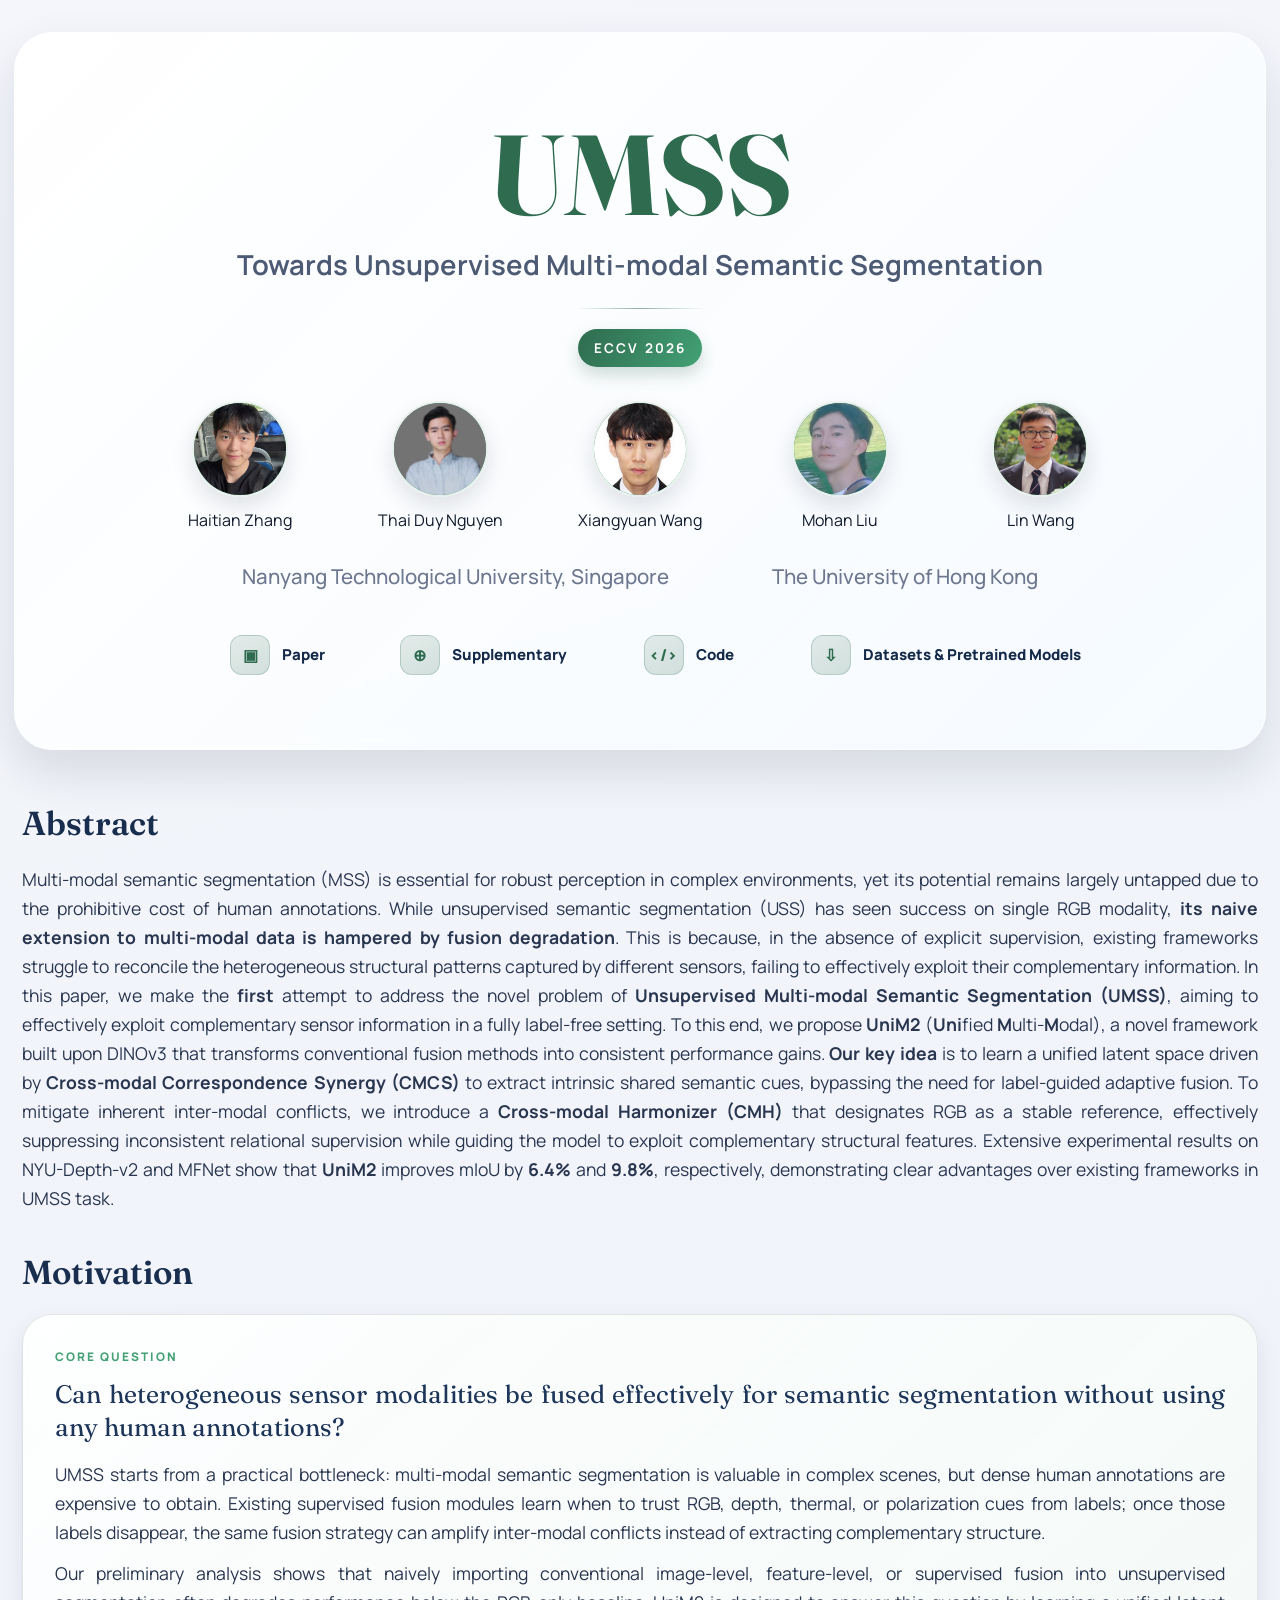
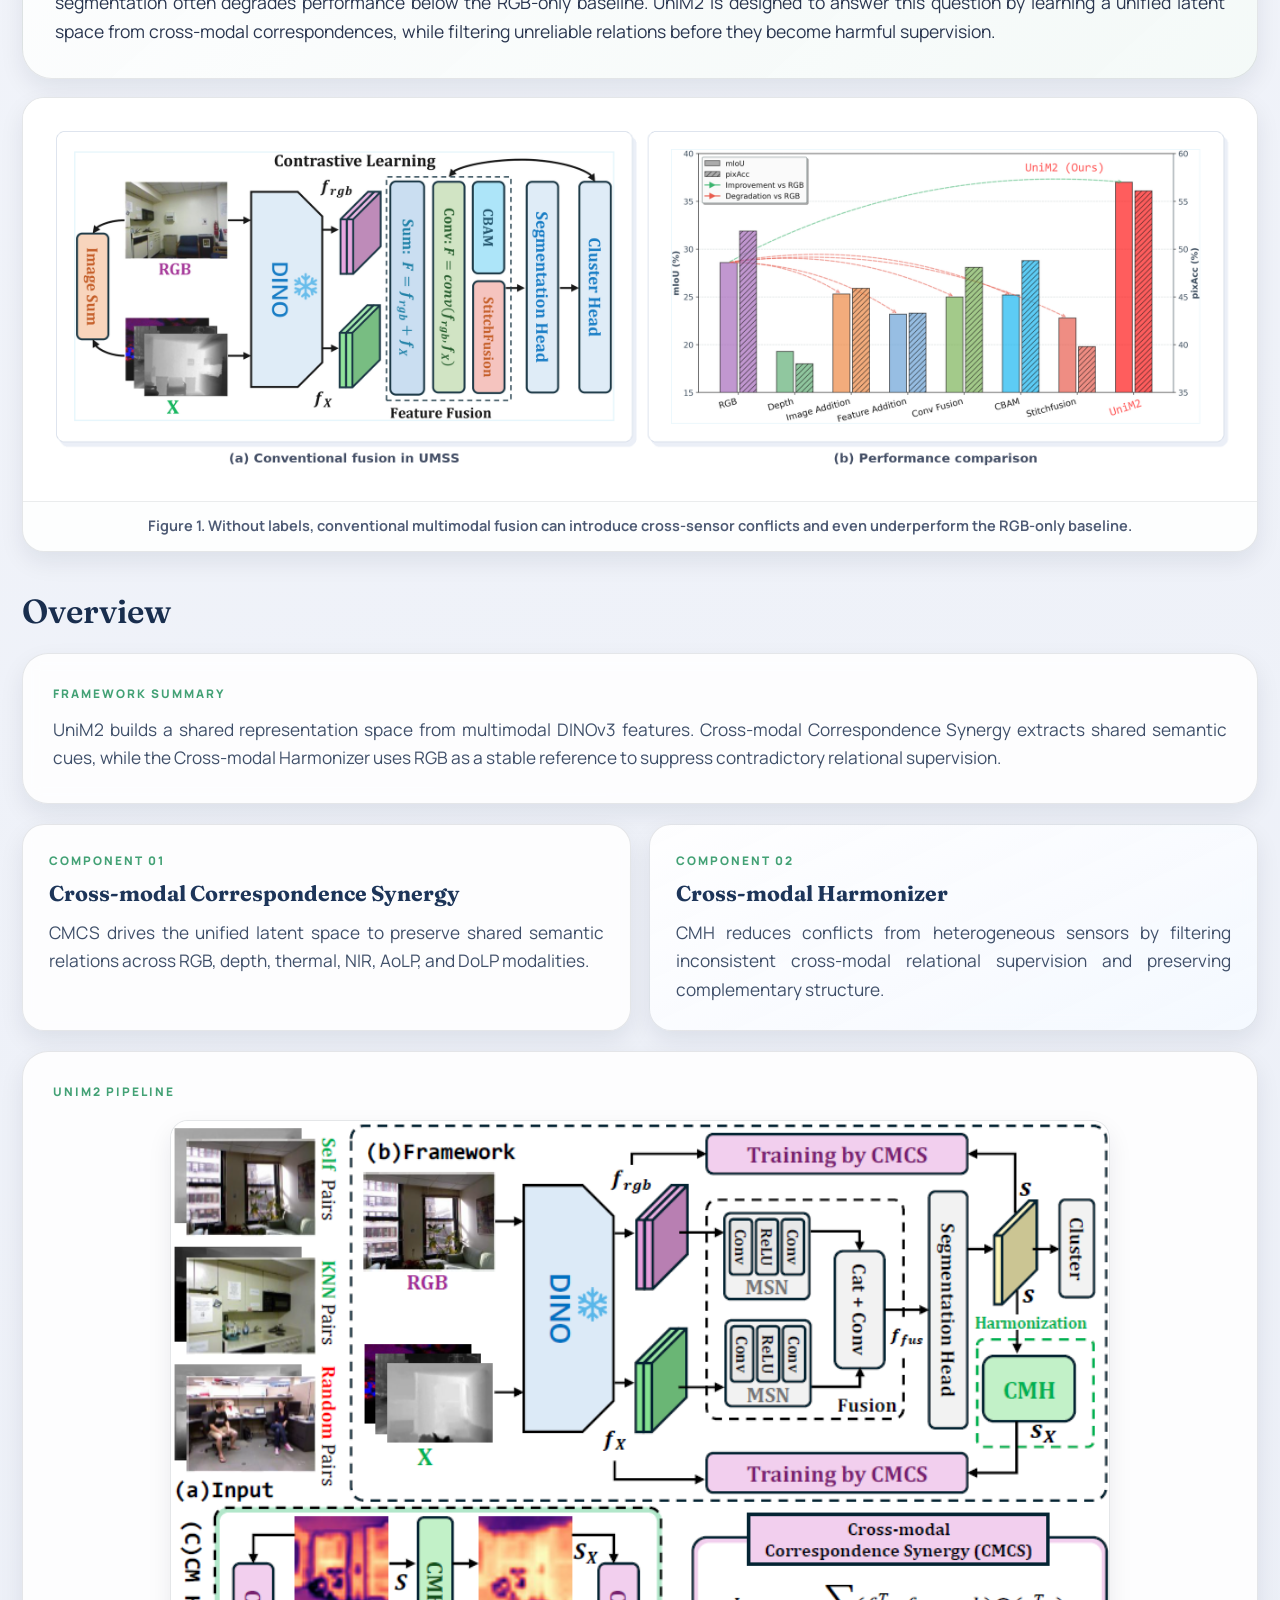
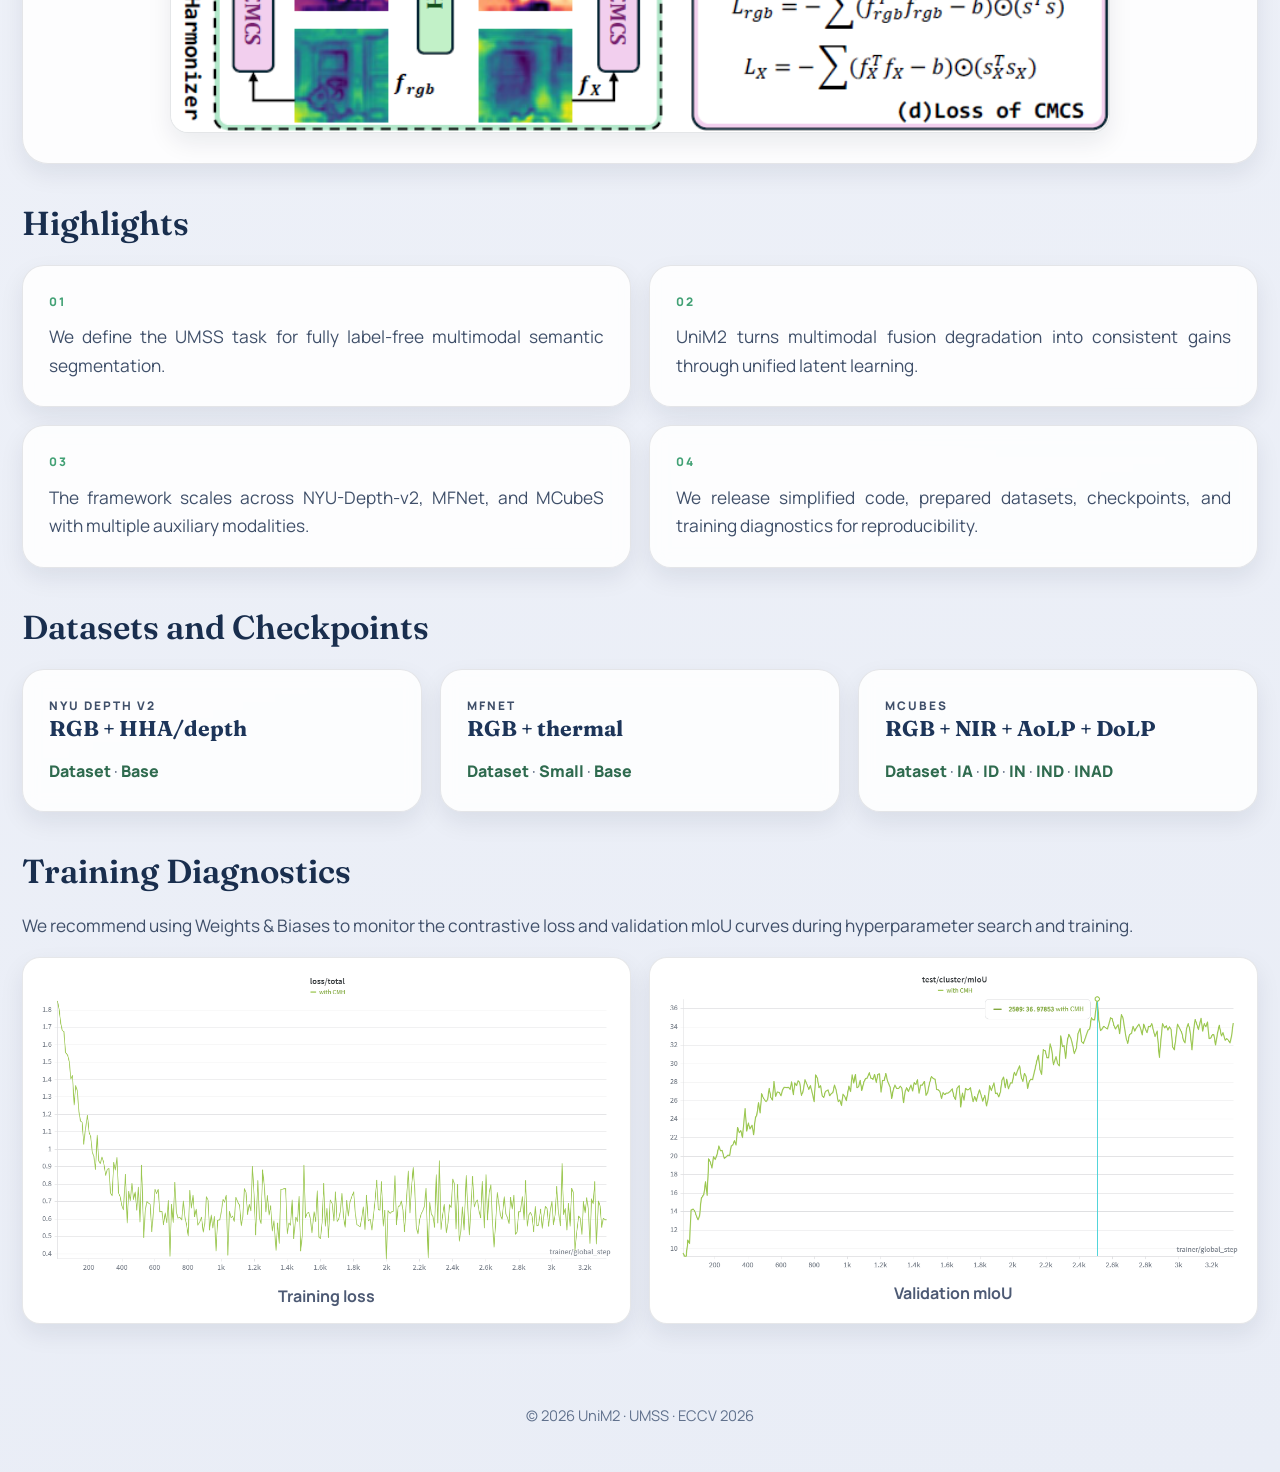
==== commit 8142b710: "Remove citation section" ====
--- a/index.html
+++ b/index.html
@@ -125,18 +125,6 @@
                     </div>
                 </div>
             </section>
-
-            <section class="section reveal" data-reveal>
-                <div class="bibtex-card">
-                    <p class="section-kicker">Citation</p>
-                    <pre class="bibtex-block"><code>@inproceedings{zhang2026umss,
-  title={Towards Unsupervised Multi-modal Semantic Segmentation},
-  author={Zhang, Haitian and Nguyen, Thai Duy and Wang, Xiangyuan and Liu, Mohan and Wang, Lin},
-  booktitle={European Conference on Computer Vision},
-  year={2026}
-}</code></pre>
-                </div>
-            </section>
         </main>
 
         <footer class="footer"><p>&copy; 2026 UniM2 · UMSS · ECCV 2026</p></footer>
--- a/styles.css
+++ b/styles.css
@@ -202,7 +202,7 @@
 .motivation-figure { margin: 0; border-radius: 22px; overflow: hidden; }
 .motivation-image { display: block; width: 100%; height: auto; padding: 16px; background: #ffffff; }
 .motivation-figure figcaption { border-top: 1px solid rgba(17,26,44,0.08); padding: 12px 18px 15px; font-size: 0.91rem; line-height: 1.55; font-weight: 650; color: var(--muted); }
-.motivation-copy, .motivation-figure, .info-panel, .info-card, .contribution-card, .bibtex-card, .download-card, .media-frame {
+.motivation-copy, .motivation-figure, .info-panel, .info-card, .contribution-card, .download-card, .media-frame {
     border: 1px solid var(--card-border);
     background: var(--surface);
     backdrop-filter: blur(8px);
@@ -238,9 +238,6 @@
 .download-card p { margin-bottom: 0; color: #40506a; }
 .download-card a { font-weight: 800; }
 
-.bibtex-card { border-radius: 22px; padding: clamp(18px, 2.8vw, 26px); }
-.bibtex-block { margin: 0; padding: 16px 18px; overflow-x: auto; border: 1px solid rgba(17,26,44,0.12); border-radius: 14px; background: #f5f8fd; color: #243149; font-family: "Space Mono", "SFMono-Regular", Menlo, monospace; font-size: 0.84rem; line-height: 1.72; }
-.bibtex-block code { font: inherit; }
 .footer { padding: 0 0 30px; color: #60718d; font-size: 0.92rem; text-align: center; }
 
 .animate-in { opacity: 0; transform: translateY(24px); animation: fadeUp 840ms cubic-bezier(0.22,1,0.36,1) forwards; }
@@ -274,7 +271,7 @@
     .affiliation { font-size: 0.98rem; }
     .author-pill { flex-basis: calc(50% - 8px); min-width: 128px; }
     .section__header h2 { font-size: clamp(1.36rem, 6vw, 1.8rem); }
-    .motivation-copy, .motivation-figure, .info-panel, .info-card, .contribution-card, .download-card, .bibtex-card, .media-frame { border-radius: 18px; }
+    .motivation-copy, .motivation-figure, .info-panel, .info-card, .contribution-card, .download-card, .media-frame { border-radius: 18px; }
 }
 @media (max-width: 520px) {
     .author-pill, .links a { flex-basis: 100%; max-width: none; }
